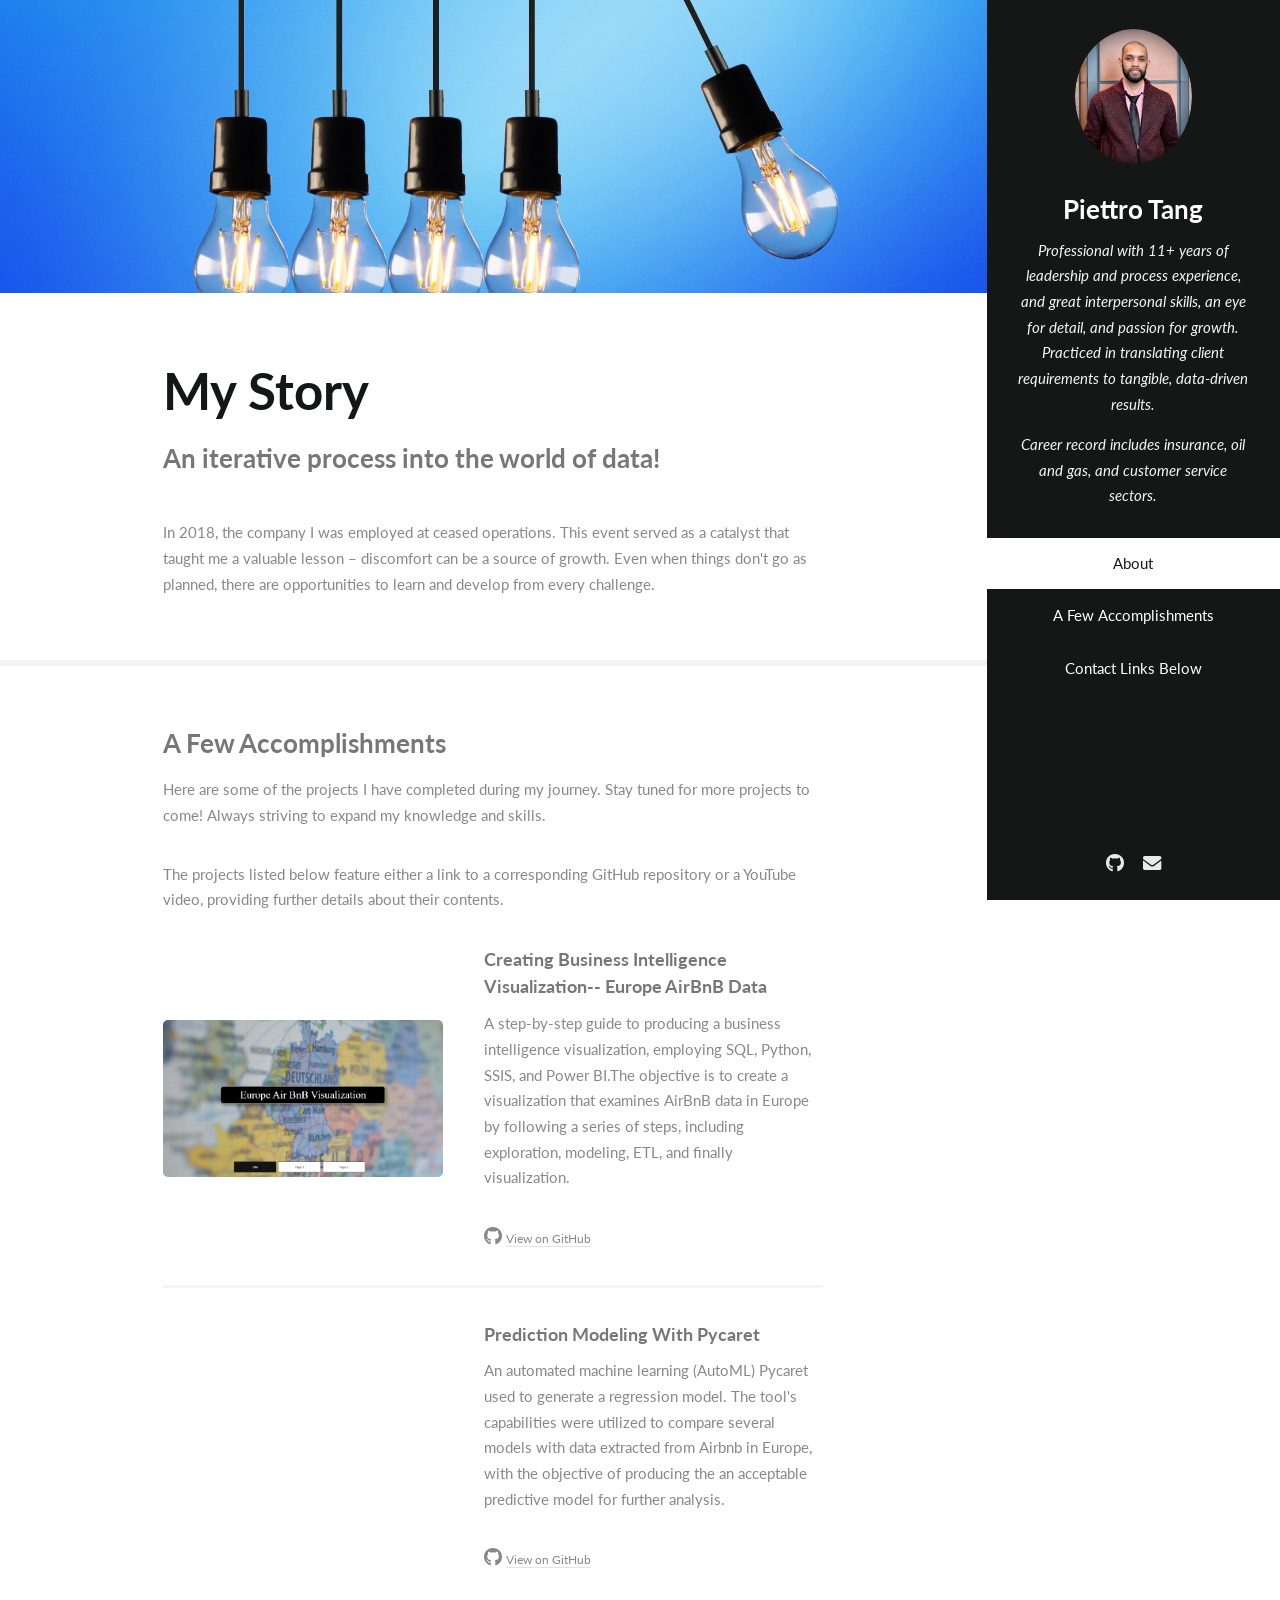
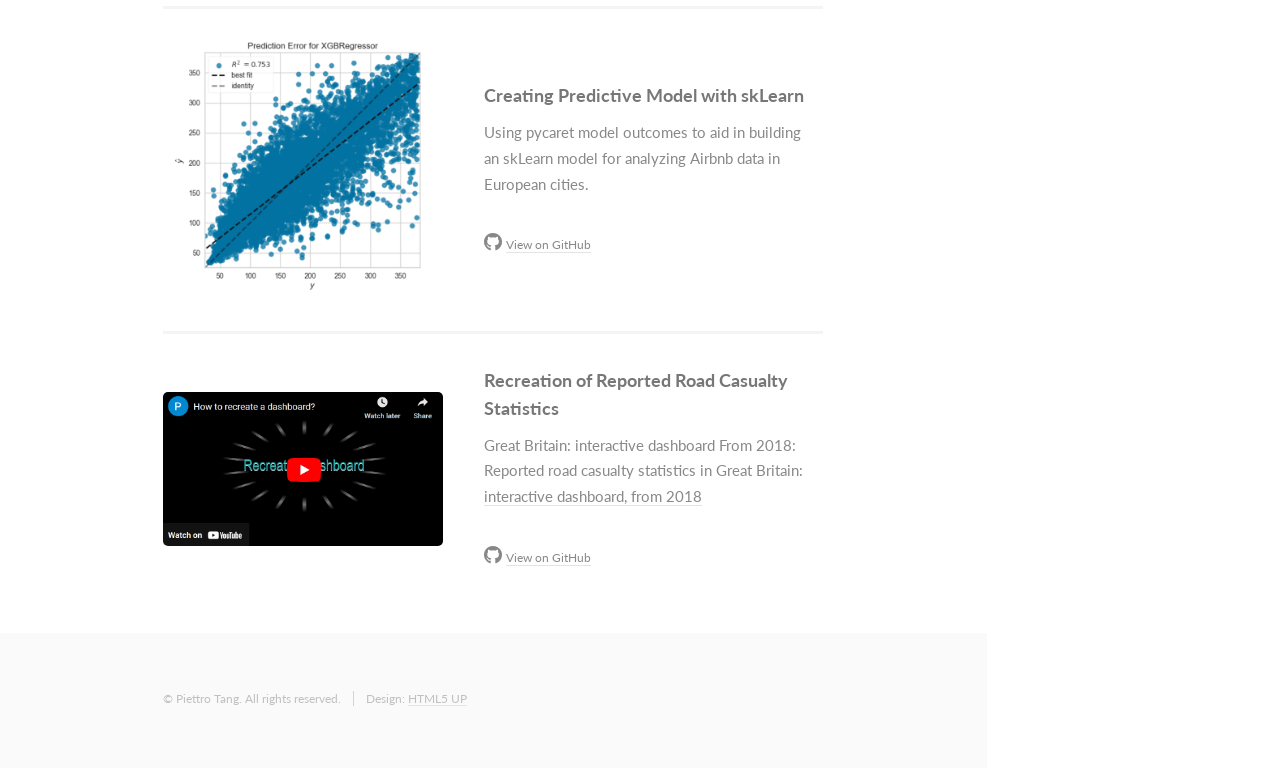
==== index.html @ 6a26051a "Update index.html" ====
<!DOCTYPE HTML>
<!--
	Read Only by HTML5 UP
	html5up.net | @ajlkn
	Free for personal and commercial use under the CCA 3.0 license (html5up.net/license)
-->
<html>
	<head>
		<title>Piettro's Portfolio</title>
		<meta charset="utf-8" />
		<meta name="viewport" content="width=device-width, initial-scale=1, user-scalable=no" />
		<link rel="stylesheet" href="assets/css/main.css" />
	</head>
	<body class="is-preload">

		<!-- Header -->
			<section id="header">
				<header>
					<span class="image avatar"><img src="images/Linkedin Profile.jpg" alt="" /></span>
					<h1 id="logo"><a href="#">Piettro Tang</a></h1>
					<p>Professional with 11+ years of leadership and process experience, and great interpersonal skills, an eye for detail, and passion for growth. Practiced in translating client requirements to tangible, data-driven results.<br />
					</p>
					<p>Career record includes insurance, oil and gas, and customer service sectors.</p>
				</header>
				<nav id="nav">
					<ul>
						<li><a href="#one" class="active">About</a></li>
						<li><a href="#three">A Few Accomplishments</a></li>
						<li><a href="#four">Contact Links Below</a></li>
					</ul>
				</nav>
				<footer>
					<ul class="icons">
						<li><a href="https://github.com/Piettro314" class="icon brands fa-github"><span class="label">Github</span></a></li>
						<li><a href="https://www.linkedin.com/in/piettro-tang/" class="icon solid fa-envelope"><span class="label">LinkedIn</span></a></li>
						
				</footer>
			</section>

		<!-- Wrapper -->
			<div id="wrapper">

				<!-- Main -->
					<div id="main">

						<!-- One -->
							<section id="one">
								<div class="image main" data-position="center">
									<img src="images/pexels-rodolfo-clix-1036936.jpg" alt="Photo by Rodolfo Clix: https://www.pexels.com/photo/five-bulb-lights-1036936/" />
								</div>
								<div class="container">
									<header class="major">
										<h2>My Story</h2>
										<p>An iterative process into the world of data!</p>
									</header>
									<p>In 2018, the company I was employed at ceased operations. This event served as a catalyst that taught me a valuable lesson – discomfort can be a source of growth. Even when things don't go as planned, there are opportunities to learn and develop from every challenge.</p>
								</div>
							</section>

						<!-- Three -->
							<section id="three">
								<div class="container">
									<h3>A Few Accomplishments</h3>
									<p>Here are some of the projects I have completed during my journey. Stay tuned for more projects to come! Always striving to expand my knowledge and skills.</p>
									<p>The projects listed below feature either a link to a corresponding GitHub repository or a YouTube video, providing further details about their contents.</p>
									<div class="features">
										<article>
											<a href="https://github.com/Piettro314/Data-Visualization--AirBnB-Europe" class="image"><img src="images/Cover.png" alt="" /></a>
											<div class="inner">
												<h4>Creating Business Intelligence Visualization-- Europe AirBnB Data</h4>
												</h4>
												<p>A step-by-step guide to producing a business intelligence visualization, employing SQL, Python, SSIS, and Power BI.The objective is to create a visualization that examines AirBnB data in Europe by following a series of steps, including exploration, modeling, ETL, and finally visualization.</p>
												<ul class="icons">
													<li><a href="https://github.com/Piettro314/Data-Visualization--AirBnB-Europe" class="icon brands fa-github"><span class="label">Github</span></a> <a href="https://github.com/Piettro314/Data-Visualization--AirBnB-Europe" style="font-size: 12px;">View on GitHub</a></li>
												</ul>
											</div>
										</article>
										<article>
											<a href="https://github.com/Piettro314/Prediction-with-Pycaret" class="image"><img src="images/Setup Options.gif" alt="" /></a>
											<div class="inner">
												<h4>Prediction Modeling With Pycaret</h4>
												<p>An automated machine learning (AutoML) Pycaret used to generate a regression model. The tool's capabilities were utilized to compare several models with data extracted from Airbnb in Europe, with the objective of producing the an acceptable predictive model for further analysis.</p>
												<ul class="icons">
													<li><a href="https://github.com/Piettro314/Data-Visualization--AirBnB-Europe" class="icon brands fa-github"><span class="label">Github</span></a> <a href="https://github.com/Piettro314/Data-Visualization--AirBnB-Europe" style="font-size: 12px;">View on GitHub</a></li>
												</ul>
											</div>
										</article>
										<article>
											<a href="https://github.com/Piettro314/Prediction-with-skLearn" class="image"><img src="images/Prediction Error.png" alt="" /></a>
											<div class="inner">
												<h4>Creating Predictive Model with skLearn</h4>
												<p>Using pycaret model outcomes to aid in building an skLearn model for analyzing Airbnb data in European cities.</p>
												<ul class="icons">
													<li><a href="https://github.com/Piettro314/Data-Visualization--AirBnB-Europe" class="icon brands fa-github"><span class="label">Github</span></a> <a href="https://github.com/Piettro314/Data-Visualization--AirBnB-Europe" style="font-size: 12px;">View on GitHub</a></li>
												</ul>
											</div>
										</article>										
										<article>
											<a href="https://youtu.be/V7XhZPL0mJc" class="image"><img src="images/Recreation Road Caualities.png" alt="" /></a>
											<div class="inner">
												<h4>Recreation of Reported Road Casualty Statistics</h4>
												<p>Great Britain: interactive dashboard From 2018: Reported road casualty statistics in Great Britain: <a href="https://maps.dft.gov.uk/road-casualties/index.html">interactive dashboard, from 2018</a></p>
												<ul class="icons">
													<li><a href="https://github.com/Piettro314/Data-Visualization--AirBnB-Europe" class="icon brands fa-github"><span class="label">Github</span></a> <a href="https://github.com/Piettro314/Data-Visualization--AirBnB-Europe" style="font-size: 12px;">View on GitHub</a></li>
												</ul>
											</div>
										</article>
									</div>
								</div>
							</section>

						<!-- Five -->
						<!--
							<section id="five">
								<div class="container">
									<h3>Elements</h3>

									<section>
										<h4>Text</h4>
										<p>This is <b>bold</b> and this is <strong>strong</strong>. This is <i>italic</i> and this is <em>emphasized</em>.
										This is <sup>superscript</sup> text and this is <sub>subscript</sub> text.
										This is <u>underlined</u> and this is code: <code>for (;;) { ... }</code>. Finally, <a href="#">this is a link</a>.</p>
										<hr />
										<header>
											<h4>Heading with a Subtitle</h4>
											<p>Lorem ipsum dolor sit amet nullam id egestas urna aliquam</p>
										</header>
										<p>Nunc lacinia ante nunc ac lobortis. Interdum adipiscing gravida odio porttitor sem non mi integer non faucibus ornare mi ut ante amet placerat aliquet. Volutpat eu sed ante lacinia sapien lorem accumsan varius montes viverra nibh in adipiscing blandit tempus accumsan.</p>
										<header>
											<h5>Heading with a Subtitle</h5>
											<p>Lorem ipsum dolor sit amet nullam id egestas urna aliquam</p>
										</header>
										<p>Nunc lacinia ante nunc ac lobortis. Interdum adipiscing gravida odio porttitor sem non mi integer non faucibus ornare mi ut ante amet placerat aliquet. Volutpat eu sed ante lacinia sapien lorem accumsan varius montes viverra nibh in adipiscing blandit tempus accumsan.</p>
										<hr />
										<h2>Heading Level 2</h2>
										<h3>Heading Level 3</h3>
										<h4>Heading Level 4</h4>
										<h5>Heading Level 5</h5>
										<h6>Heading Level 6</h6>
										<hr />
										<h5>Blockquote</h5>
										<blockquote>Fringilla nisl. Donec accumsan interdum nisi, quis tincidunt felis sagittis eget tempus euismod. Vestibulum ante ipsum primis in faucibus vestibulum. Blandit adipiscing eu felis iaculis volutpat ac adipiscing accumsan faucibus. Vestibulum ante ipsum primis in faucibus lorem ipsum dolor sit amet nullam adipiscing eu felis.</blockquote>
										<h5>Preformatted</h5>
										<pre><code>i = 0;

while (!deck.isInOrder()) {
    print 'Iteration ' + i;
    deck.shuffle();
    i++;
}

print 'It took ' + i + ' iterations to sort the deck.';</code></pre>
									</section>

									<section>
										<h4>Lists</h4>
										<div class="row">
											<div class="col-6 col-12-xsmall">
												<h5>Unordered</h5>
												<ul>
													<li>Dolor pulvinar etiam magna etiam.</li>
													<li>Sagittis adipiscing lorem eleifend.</li>
													<li>Felis enim feugiat dolore viverra.</li>
												</ul>
												<h5>Alternate</h5>
												<ul class="alt">
													<li>Dolor pulvinar etiam magna etiam.</li>
													<li>Sagittis adipiscing lorem eleifend.</li>
													<li>Felis enim feugiat dolore viverra.</li>
												</ul>
											</div>
											<div class="col-6 col-12-xsmall">
												<h5>Ordered</h5>
												<ol>
													<li>Dolor pulvinar etiam magna etiam.</li>
													<li>Etiam vel felis at lorem sed viverra.</li>
													<li>Felis enim feugiat dolore viverra.</li>
													<li>Dolor pulvinar etiam magna etiam.</li>
													<li>Etiam vel felis at lorem sed viverra.</li>
													<li>Felis enim feugiat dolore viverra.</li>
												</ol>
												<h5>Icons</h5>
												<ul class="icons">
													<li><a href="#" class="icon brands fa-twitter"><span class="label">Twitter</span></a></li>
													<li><a href="#" class="icon brands fa-facebook-f"><span class="label">Facebook</span></a></li>
													<li><a href="#" class="icon brands fa-instagram"><span class="label">Instagram</span></a></li>
													<li><a href="#" class="icon brands fa-github"><span class="label">Github</span></a></li>
													<li><a href="#" class="icon brands fa-dribbble"><span class="label">Dribbble</span></a></li>
													<li><a href="#" class="icon brands fa-tumblr"><span class="label">Tumblr</span></a></li>
												</ul>
											</div>
										</div>
										<h5>Actions</h5>
										<ul class="actions">
											<li><a href="#" class="button primary">Default</a></li>
											<li><a href="#" class="button">Default</a></li>
											<li><a href="#" class="button alt">Default</a></li>
										</ul>
										<ul class="actions small">
											<li><a href="#" class="button primary small">Small</a></li>
											<li><a href="#" class="button small">Small</a></li>
											<li><a href="#" class="button alt small">Small</a></li>
										</ul>
										<div class="row">
											<div class="col-3 col-6-medium col-12-xsmall">
												<ul class="actions stacked">
													<li><a href="#" class="button primary">Default</a></li>
													<li><a href="#" class="button">Default</a></li>
													<li><a href="#" class="button alt">Default</a></li>
												</ul>
											</div>
											<div class="col-3 col-6 col-12-xsmall">
												<ul class="actions stacked">
													<li><a href="#" class="button primary small">Small</a></li>
													<li><a href="#" class="button small">Small</a></li>
													<li><a href="#" class="button alt small">Small</a></li>
												</ul>
											</div>
											<div class="col-3 col-6-medium col-12-xsmall">
												<ul class="actions stacked">
													<li><a href="#" class="button primary fit">Default</a></li>
													<li><a href="#" class="button fit">Default</a></li>
													<li><a href="#" class="button alt fit">Default</a></li>
												</ul>
											</div>
											<div class="col-3 col-6-medium col-12-xsmall">
												<ul class="actions stacked">
													<li><a href="#" class="button primary small fit">Small</a></li>
													<li><a href="#" class="button small fit">Small</a></li>
													<li><a href="#" class="button alt small fit">Small</a></li>
												</ul>
											</div>
										</div>
									</section>

									<section>
										<h4>Table</h4>
										<h5>Default</h5>
										<div class="table-wrapper">
											<table>
												<thead>
													<tr>
														<th>Name</th>
														<th>Description</th>
														<th>Price</th>
													</tr>
												</thead>
												<tbody>
													<tr>
														<td>Item One</td>
														<td>Ante turpis integer aliquet porttitor.</td>
														<td>29.99</td>
													</tr>
													<tr>
														<td>Item Two</td>
														<td>Vis ac commodo adipiscing arcu aliquet.</td>
														<td>19.99</td>
													</tr>
													<tr>
														<td>Item Three</td>
														<td> Morbi faucibus arcu accumsan lorem.</td>
														<td>29.99</td>
													</tr>
													<tr>
														<td>Item Four</td>
														<td>Vitae integer tempus condimentum.</td>
														<td>19.99</td>
													</tr>
													<tr>
														<td>Item Five</td>
														<td>Ante turpis integer aliquet porttitor.</td>
														<td>29.99</td>
													</tr>
												</tbody>
												<tfoot>
													<tr>
														<td colspan="2"></td>
														<td>100.00</td>
													</tr>
												</tfoot>
											</table>
										</div>

										<h5>Alternate</h5>
										<div class="table-wrapper">
											<table class="alt">
												<thead>
													<tr>
														<th>Name</th>
														<th>Description</th>
														<th>Price</th>
													</tr>
												</thead>
												<tbody>
													<tr>
														<td>Item One</td>
														<td>Ante turpis integer aliquet porttitor.</td>
														<td>29.99</td>
													</tr>
													<tr>
														<td>Item Two</td>
														<td>Vis ac commodo adipiscing arcu aliquet.</td>
														<td>19.99</td>
													</tr>
													<tr>
														<td>Item Three</td>
														<td> Morbi faucibus arcu accumsan lorem.</td>
														<td>29.99</td>
													</tr>
													<tr>
														<td>Item Four</td>
														<td>Vitae integer tempus condimentum.</td>
														<td>19.99</td>
													</tr>
													<tr>
														<td>Item Five</td>
														<td>Ante turpis integer aliquet porttitor.</td>
														<td>29.99</td>
													</tr>
												</tbody>
												<tfoot>
													<tr>
														<td colspan="2"></td>
														<td>100.00</td>
													</tr>
												</tfoot>
											</table>
										</div>
									</section>

									<section>
										<h4>Buttons</h4>
										<ul class="actions">
											<li><a href="#" class="button primary">Primary</a></li>
											<li><a href="#" class="button">Default</a></li>
											<li><a href="#" class="button alt">Alternate</a></li>
										</ul>
										<ul class="actions">
											<li><a href="#" class="button primary large">Large</a></li>
											<li><a href="#" class="button">Default</a></li>
											<li><a href="#" class="button alt small">Small</a></li>
										</ul>
										<ul class="actions fit">
											<li><a href="#" class="button primary fit">Fit</a></li>
											<li><a href="#" class="button fit">Fit</a></li>
											<li><a href="#" class="button alt fit">Fit</a></li>
										</ul>
										<ul class="actions fit small">
											<li><a href="#" class="button primary fit small">Fit + Small</a></li>
											<li><a href="#" class="button fit small">Fit + Small</a></li>
											<li><a href="#" class="button alt fit small">Fit + Small</a></li>
										</ul>
										<ul class="actions">
											<li><a href="#" class="button primary icon solid fa-download">Icon</a></li>
											<li><a href="#" class="button icon solid fa-download">Icon</a></li>
											<li><a href="#" class="button alt icon solid fa-check">Icon</a></li>
										</ul>
										<ul class="actions">
											<li><span class="button primary disabled">Primary</span></li>
											<li><span class="button disabled">Default</span></li>
											<li><span class="button alt disabled">Alternate</span></li>
										</ul>
									</section>

									<section>
										<h4>Form</h4>
										<form method="post" action="#">
											<div class="row gtr-uniform">
												<div class="col-6 col-12-xsmall">
													<input type="text" name="demo-name" id="demo-name" value="" placeholder="Name" />
												</div>
												<div class="col-6 col-12-xsmall">
													<input type="email" name="demo-email" id="demo-email" value="" placeholder="Email" />
												</div>
												<div class="col-12">
													<select name="demo-category" id="demo-category">
														<option value="">- Category -</option>
														<option value="1">Manufacturing</option>
														<option value="1">Shipping</option>
														<option value="1">Administration</option>
														<option value="1">Human Resources</option>
													</select>
												</div>
												<div class="col-4 col-12-medium">
													<input type="radio" id="demo-priority-low" name="demo-priority" checked>
													<label for="demo-priority-low">Low Priority</label>
												</div>
												<div class="col-4 col-12-medium">
													<input type="radio" id="demo-priority-normal" name="demo-priority">
													<label for="demo-priority-normal">Normal Priority</label>
												</div>
												<div class="col-4 col-12-medium">
													<input type="radio" id="demo-priority-high" name="demo-priority">
													<label for="demo-priority-high">High Priority</label>
												</div>
												<div class="col-6 col-12-medium">
													<input type="checkbox" id="demo-copy" name="demo-copy">
													<label for="demo-copy">Email me a copy of this message</label>
												</div>
												<div class="col-6 col-12-medium">
													<input type="checkbox" id="demo-human" name="demo-human" checked>
													<label for="demo-human">I am a human and not a robot</label>
												</div>
												<div class="col-12">
													<textarea name="demo-message" id="demo-message" placeholder="Enter your message" rows="6"></textarea>
												</div>
												<div class="col-12">
													<ul class="actions">
														<li><input type="submit" value="Send Message" /></li>
														<li><input type="reset" value="Reset" class="alt" /></li>
													</ul>
												</div>
											</div>
										</form>
									</section>

									<section>
										<h4>Image</h4>
										<h5>Fit</h5>
										<span class="image fit"><img src="images/banner.jpg" alt="" /></span>
										<div class="box alt">
											<div class="row gtr-50 gtr-uniform">
												<div class="col-4"><span class="image fit"><img src="images/pic01.jpg" alt="" /></span></div>
												<div class="col-4"><span class="image fit"><img src="images/pic02.jpg" alt="" /></span></div>
												<div class="col-4"><span class="image fit"><img src="images/pic03.jpg" alt="" /></span></div>
												<div class="col-4"><span class="image fit"><img src="images/pic02.jpg" alt="" /></span></div>
												<div class="col-4"><span class="image fit"><img src="images/pic03.jpg" alt="" /></span></div>
												<div class="col-4"><span class="image fit"><img src="images/pic01.jpg" alt="" /></span></div>
												<div class="col-4"><span class="image fit"><img src="images/pic03.jpg" alt="" /></span></div>
												<div class="col-4"><span class="image fit"><img src="images/pic01.jpg" alt="" /></span></div>
												<div class="col-4"><span class="image fit"><img src="images/pic02.jpg" alt="" /></span></div>
											</div>
										</div>
										<h5>Left &amp; Right</h5>
										<p><span class="image left"><img src="images/avatar.jpg" alt="" /></span>Fringilla nisl. Donec accumsan interdum nisi, quis tincidunt felis sagittis eget. tempus euismod. Vestibulum ante ipsum primis in faucibus vestibulum. Blandit adipiscing eu felis iaculis volutpat ac adipiscing accumsan eu faucibus. Integer ac pellentesque praesent tincidunt felis sagittis eget. tempus euismod. Vestibulum ante ipsum primis in faucibus vestibulum. Blandit adipiscing eu felis iaculis volutpat ac adipiscing accumsan eu faucibus. Integer ac pellentesque praesent. Donec accumsan interdum nisi, quis tincidunt felis sagittis eget. tempus euismod. Vestibulum ante ipsum primis in faucibus vestibulum. Blandit adipiscing eu felis iaculis volutpat ac adipiscing accumsan eu faucibus. Integer ac pellentesque praesent tincidunt felis sagittis eget. tempus euismod. Vestibulum ante ipsum primis in faucibus vestibulum. Blandit adipiscing eu felis iaculis volutpat ac adipiscing accumsan eu faucibus. Integer ac pellentesque praesent.</p>
										<p><span class="image right"><img src="images/avatar.jpg" alt="" /></span>Fringilla nisl. Donec accumsan interdum nisi, quis tincidunt felis sagittis eget. tempus euismod. Vestibulum ante ipsum primis in faucibus vestibulum. Blandit adipiscing eu felis iaculis volutpat ac adipiscing accumsan eu faucibus. Integer ac pellentesque praesent tincidunt felis sagittis eget. tempus euismod. Vestibulum ante ipsum primis in faucibus vestibulum. Blandit adipiscing eu felis iaculis volutpat ac adipiscing accumsan eu faucibus. Integer ac pellentesque praesent. Donec accumsan interdum nisi, quis tincidunt felis sagittis eget. tempus euismod. Vestibulum ante ipsum primis in faucibus vestibulum. Blandit adipiscing eu felis iaculis volutpat ac adipiscing accumsan eu faucibus. Integer ac pellentesque praesent tincidunt felis sagittis eget. tempus euismod. Vestibulum ante ipsum primis in faucibus vestibulum. Blandit adipiscing eu felis iaculis volutpat ac adipiscing accumsan eu faucibus. Integer ac pellentesque praesent.</p>
									</section>

								</div>
							</section>
						-->

					</div>

				<!-- Footer -->
					<section id="footer">
						<div class="container">
							<ul class="copyright">
								<li>&copy; Piettro Tang. All rights reserved.</li><li>Design: <a href="http://html5up.net">HTML5 UP</a></li>
							</ul>
						</div>
					</section>

			</div>

		<!-- Scripts -->
			<script src="assets/js/jquery.min.js"></script>
			<script src="assets/js/jquery.scrollex.min.js"></script>
			<script src="assets/js/jquery.scrolly.min.js"></script>
			<script src="assets/js/browser.min.js"></script>
			<script src="assets/js/breakpoints.min.js"></script>
			<script src="assets/js/util.js"></script>
			<script src="assets/js/main.js"></script>

	</body>
</html>
---- assets/css/main.css ----
@import url("fontawesome-all.min.css");
@import url("https://fonts.googleapis.com/css?family=Lato:400,400italic,700,700italic|Source+Code+Pro:400");

/*
	Read Only by HTML5 UP
	html5up.net | @ajlkn
	Free for personal and commercial use under the CCA 3.0 license (html5up.net/license)
*/

html, body, div, span, applet, object,
iframe, h1, h2, h3, h4, h5, h6, p, blockquote,
pre, a, abbr, acronym, address, big, cite,
code, del, dfn, em, img, ins, kbd, q, s, samp,
small, strike, strong, sub, sup, tt, var, b,
u, i, center, dl, dt, dd, ol, ul, li, fieldset,
form, label, legend, table, caption, tbody,
tfoot, thead, tr, th, td, article, aside,
canvas, details, embed, figure, figcaption,
footer, header, hgroup, menu, nav, output, ruby,
section, summary, time, mark, audio, video {
	margin: 0;
	padding: 0;
	border: 0;
	font-size: 100%;
	font: inherit;
	vertical-align: baseline;}

article, aside, details, figcaption, figure,
footer, header, hgroup, menu, nav, section {
	display: block;}

body {
	line-height: 1;
}

ol, ul {
	list-style: none;
}

blockquote, q {
	quotes: none;
}

	blockquote:before, blockquote:after, q:before, q:after {
		content: '';
		content: none;
	}

table {
	border-collapse: collapse;
	border-spacing: 0;
}

body {
	-webkit-text-size-adjust: none;
}

mark {
	background-color: transparent;
	color: inherit;
}

input::-moz-focus-inner {
	border: 0;
	padding: 0;
}

input, select, textarea {
	-moz-appearance: none;
	-webkit-appearance: none;
	-ms-appearance: none;
	appearance: none;
}

/* Basic */

	html {
		box-sizing: border-box;
	}

	*, *:before, *:after {
		box-sizing: inherit;
	}

	body {
		background: #fff;
	}

		body.is-preload *, body.is-preload *:before, body.is-preload *:after {
			-moz-animation: none !important;
			-webkit-animation: none !important;
			-ms-animation: none !important;
			animation: none !important;
			-moz-transition: none !important;
			-webkit-transition: none !important;
			-ms-transition: none !important;
			transition: none !important;
		}

	body, input, select, textarea {
		color: #888;
		font-family: "Lato", sans-serif;
		font-size: 16pt;
		font-weight: 400;
		line-height: 1.75em;
	}

	a {
		-moz-transition: color 0.2s ease-in-out, border-color 0.2s ease-in-out;
		-webkit-transition: color 0.2s ease-in-out, border-color 0.2s ease-in-out;
		-ms-transition: color 0.2s ease-in-out, border-color 0.2s ease-in-out;
		transition: color 0.2s ease-in-out, border-color 0.2s ease-in-out;
		border-bottom: solid 1px #e4e4e4;
		color: inherit;
		text-decoration: none;
	}

		a:hover {
			border-bottom-color: transparent;
			color: #151616 !important;
		}

	strong, b {
		color: #777;
		font-weight: 700;
	}

	em, i {
		font-style: italic;
	}

	p {
		margin: 0 0 2.25em 0;
	}

	h1, h2, h3, h4, h5, h6 {
		color: #777;
		font-weight: 700;
		line-height: 1em;
		margin: 0 0 0.5625em 0;
	}

		h1 a, h2 a, h3 a, h4 a, h5 a, h6 a {
			border: 0;
			color: inherit;
			text-decoration: none;
		}

	h2 {
		font-size: 2em;
		line-height: 1.5em;
	}

	h3 {
		font-size: 1.75em;
		line-height: 1.5em;
	}

	h4 {
		font-size: 1.25em;
		line-height: 1.5em;
	}

	h5 {
		font-size: 0.9em;
		line-height: 1.5em;
	}

	h6 {
		font-size: 0.7em;
		line-height: 1.5em;
	}

	sub {
		font-size: 0.8em;
		position: relative;
		top: 0.5em;
	}

	sup {
		font-size: 0.8em;
		position: relative;
		top: -0.5em;
	}

	hr {
		border: 0;
		border-bottom: solid 2px #f4f4f4;
		margin: 2.25em 0;
	}

		hr.major {
			margin: 3.375em 0;
		}

	blockquote {
		border-left: solid 8px #e4e4e4;
		font-style: italic;
		margin: 0 0 2.25em 0;
		padding: 0.5em 0 0.5em 2em;
	}

	code {
		background: #555;
		border-radius: 5px;
		color: #fff;
		font-family: "Source Code Pro", monospace;
		font-size: 0.9em;
		margin: 0 0.25em;
		padding: 0.25em 0.65em;
	}

	pre {
		font-family: "Source Code Pro", monospace;
		font-size: 0.9em;
		margin: 0 0 2.25em 0;
	}

		pre code {
			-webkit-overflow-scrolling: touch;
			display: block;
			line-height: 1.5em;
			overflow-x: auto;
			padding: 1em 1.5em;
		}

	.align-left {
		text-align: left;
	}

	.align-center {
		text-align: center;
	}

	.align-right {
		text-align: right;
	}

/* Row */

	.row {
		display: flex;
		flex-wrap: wrap;
		box-sizing: border-box;
		align-items: stretch;
	}

		.row > * {
			box-sizing: border-box;
		}

		.row.gtr-uniform > * > :last-child {
			margin-bottom: 0;
		}

		.row.aln-left {
			justify-content: flex-start;
		}

		.row.aln-center {
			justify-content: center;
		}

		.row.aln-right {
			justify-content: flex-end;
		}

		.row.aln-top {
			align-items: flex-start;
		}

		.row.aln-middle {
			align-items: center;
		}

		.row.aln-bottom {
			align-items: flex-end;
		}

		.row > .imp {
			order: -1;
		}

		.row > .col-1 {
			width: 8.33333%;
		}

		.row > .off-1 {
			margin-left: 8.33333%;
		}

		.row > .col-2 {
			width: 16.66667%;
		}

		.row > .off-2 {
			margin-left: 16.66667%;
		}

		.row > .col-3 {
			width: 25%;
		}

		.row > .off-3 {
			margin-left: 25%;
		}

		.row > .col-4 {
			width: 33.33333%;
		}

		.row > .off-4 {
			margin-left: 33.33333%;
		}

		.row > .col-5 {
			width: 41.66667%;
		}

		.row > .off-5 {
			margin-left: 41.66667%;
		}

		.row > .col-6 {
			width: 50%;
		}

		.row > .off-6 {
			margin-left: 50%;
		}

		.row > .col-7 {
			width: 58.33333%;
		}

		.row > .off-7 {
			margin-left: 58.33333%;
		}

		.row > .col-8 {
			width: 66.66667%;
		}

		.row > .off-8 {
			margin-left: 66.66667%;
		}

		.row > .col-9 {
			width: 75%;
		}

		.row > .off-9 {
			margin-left: 75%;
		}

		.row > .col-10 {
			width: 83.33333%;
		}

		.row > .off-10 {
			margin-left: 83.33333%;
		}

		.row > .col-11 {
			width: 91.66667%;
		}

		.row > .off-11 {
			margin-left: 91.66667%;
		}

		.row > .col-12 {
			width: 100%;
		}

		.row > .off-12 {
			margin-left: 100%;
		}

		.row.gtr-0 {
			margin-top: 0;
			margin-left: 0em;
		}

			.row.gtr-0 > * {
				padding: 0 0 0 0em;
			}

			.row.gtr-0.gtr-uniform {
				margin-top: 0em;
			}

				.row.gtr-0.gtr-uniform > * {
					padding-top: 0em;
				}

		.row.gtr-25 {
			margin-top: 0;
			margin-left: -0.5em;
		}

			.row.gtr-25 > * {
				padding: 0 0 0 0.5em;
			}

			.row.gtr-25.gtr-uniform {
				margin-top: -0.5em;
			}

				.row.gtr-25.gtr-uniform > * {
					padding-top: 0.5em;
				}

		.row.gtr-50 {
			margin-top: 0;
			margin-left: -1em;
		}

			.row.gtr-50 > * {
				padding: 0 0 0 1em;
			}

			.row.gtr-50.gtr-uniform {
				margin-top: -1em;
			}

				.row.gtr-50.gtr-uniform > * {
					padding-top: 1em;
				}

		.row {
			margin-top: 0;
			margin-left: -2em;
		}

			.row > * {
				padding: 0 0 0 2em;
			}

			.row.gtr-uniform {
				margin-top: -2em;
			}

				.row.gtr-uniform > * {
					padding-top: 2em;
				}

		.row.gtr-150 {
			margin-top: 0;
			margin-left: -3em;
		}

			.row.gtr-150 > * {
				padding: 0 0 0 3em;
			}

			.row.gtr-150.gtr-uniform {
				margin-top: -3em;
			}

				.row.gtr-150.gtr-uniform > * {
					padding-top: 3em;
				}

		.row.gtr-200 {
			margin-top: 0;
			margin-left: -4em;
		}

			.row.gtr-200 > * {
				padding: 0 0 0 4em;
			}

			.row.gtr-200.gtr-uniform {
				margin-top: -4em;
			}

				.row.gtr-200.gtr-uniform > * {
					padding-top: 4em;
				}

		@media screen and (max-width: 1680px) {

			.row {
				display: flex;
				flex-wrap: wrap;
				box-sizing: border-box;
				align-items: stretch;
			}

				.row > * {
					box-sizing: border-box;
				}

				.row.gtr-uniform > * > :last-child {
					margin-bottom: 0;
				}

				.row.aln-left {
					justify-content: flex-start;
				}

				.row.aln-center {
					justify-content: center;
				}

				.row.aln-right {
					justify-content: flex-end;
				}

				.row.aln-top {
					align-items: flex-start;
				}

				.row.aln-middle {
					align-items: center;
				}

				.row.aln-bottom {
					align-items: flex-end;
				}

				.row > .imp-xlarge {
					order: -1;
				}

				.row > .col-1-xlarge {
					width: 8.33333%;
				}

				.row > .off-1-xlarge {
					margin-left: 8.33333%;
				}

				.row > .col-2-xlarge {
					width: 16.66667%;
				}

				.row > .off-2-xlarge {
					margin-left: 16.66667%;
				}

				.row > .col-3-xlarge {
					width: 25%;
				}

				.row > .off-3-xlarge {
					margin-left: 25%;
				}

				.row > .col-4-xlarge {
					width: 33.33333%;
				}

				.row > .off-4-xlarge {
					margin-left: 33.33333%;
				}

				.row > .col-5-xlarge {
					width: 41.66667%;
				}

				.row > .off-5-xlarge {
					margin-left: 41.66667%;
				}

				.row > .col-6-xlarge {
					width: 50%;
				}

				.row > .off-6-xlarge {
					margin-left: 50%;
				}

				.row > .col-7-xlarge {
					width: 58.33333%;
				}

				.row > .off-7-xlarge {
					margin-left: 58.33333%;
				}

				.row > .col-8-xlarge {
					width: 66.66667%;
				}

				.row > .off-8-xlarge {
					margin-left: 66.66667%;
				}

				.row > .col-9-xlarge {
					width: 75%;
				}

				.row > .off-9-xlarge {
					margin-left: 75%;
				}

				.row > .col-10-xlarge {
					width: 83.33333%;
				}

				.row > .off-10-xlarge {
					margin-left: 83.33333%;
				}

				.row > .col-11-xlarge {
					width: 91.66667%;
				}

				.row > .off-11-xlarge {
					margin-left: 91.66667%;
				}

				.row > .col-12-xlarge {
					width: 100%;
				}

				.row > .off-12-xlarge {
					margin-left: 100%;
				}

				.row.gtr-0 {
					margin-top: 0;
					margin-left: 0em;
				}

					.row.gtr-0 > * {
						padding: 0 0 0 0em;
					}

					.row.gtr-0.gtr-uniform {
						margin-top: 0em;
					}

						.row.gtr-0.gtr-uniform > * {
							padding-top: 0em;
						}

				.row.gtr-25 {
					margin-top: 0;
					margin-left: -0.5em;
				}

					.row.gtr-25 > * {
						padding: 0 0 0 0.5em;
					}

					.row.gtr-25.gtr-uniform {
						margin-top: -0.5em;
					}

						.row.gtr-25.gtr-uniform > * {
							padding-top: 0.5em;
						}

				.row.gtr-50 {
					margin-top: 0;
					margin-left: -1em;
				}

					.row.gtr-50 > * {
						padding: 0 0 0 1em;
					}

					.row.gtr-50.gtr-uniform {
						margin-top: -1em;
					}

						.row.gtr-50.gtr-uniform > * {
							padding-top: 1em;
						}

				.row {
					margin-top: 0;
					margin-left: -2em;
				}

					.row > * {
						padding: 0 0 0 2em;
					}

					.row.gtr-uniform {
						margin-top: -2em;
					}

						.row.gtr-uniform > * {
							padding-top: 2em;
						}

				.row.gtr-150 {
					margin-top: 0;
					margin-left: -3em;
				}

					.row.gtr-150 > * {
						padding: 0 0 0 3em;
					}

					.row.gtr-150.gtr-uniform {
						margin-top: -3em;
					}

						.row.gtr-150.gtr-uniform > * {
							padding-top: 3em;
						}

				.row.gtr-200 {
					margin-top: 0;
					margin-left: -4em;
				}

					.row.gtr-200 > * {
						padding: 0 0 0 4em;
					}

					.row.gtr-200.gtr-uniform {
						margin-top: -4em;
					}

						.row.gtr-200.gtr-uniform > * {
							padding-top: 4em;
						}

		}

		@media screen and (max-width: 1280px) {

			.row {
				display: flex;
				flex-wrap: wrap;
				box-sizing: border-box;
				align-items: stretch;
			}

				.row > * {
					box-sizing: border-box;
				}

				.row.gtr-uniform > * > :last-child {
					margin-bottom: 0;
				}

				.row.aln-left {
					justify-content: flex-start;
				}

				.row.aln-center {
					justify-content: center;
				}

				.row.aln-right {
					justify-content: flex-end;
				}

				.row.aln-top {
					align-items: flex-start;
				}

				.row.aln-middle {
					align-items: center;
				}

				.row.aln-bottom {
					align-items: flex-end;
				}

				.row > .imp-large {
					order: -1;
				}

				.row > .col-1-large {
					width: 8.33333%;
				}

				.row > .off-1-large {
					margin-left: 8.33333%;
				}

				.row > .col-2-large {
					width: 16.66667%;
				}

				.row > .off-2-large {
					margin-left: 16.66667%;
				}

				.row > .col-3-large {
					width: 25%;
				}

				.row > .off-3-large {
					margin-left: 25%;
				}

				.row > .col-4-large {
					width: 33.33333%;
				}

				.row > .off-4-large {
					margin-left: 33.33333%;
				}

				.row > .col-5-large {
					width: 41.66667%;
				}

				.row > .off-5-large {
					margin-left: 41.66667%;
				}

				.row > .col-6-large {
					width: 50%;
				}

				.row > .off-6-large {
					margin-left: 50%;
				}

				.row > .col-7-large {
					width: 58.33333%;
				}

				.row > .off-7-large {
					margin-left: 58.33333%;
				}

				.row > .col-8-large {
					width: 66.66667%;
				}

				.row > .off-8-large {
					margin-left: 66.66667%;
				}

				.row > .col-9-large {
					width: 75%;
				}

				.row > .off-9-large {
					margin-left: 75%;
				}

				.row > .col-10-large {
					width: 83.33333%;
				}

				.row > .off-10-large {
					margin-left: 83.33333%;
				}

				.row > .col-11-large {
					width: 91.66667%;
				}

				.row > .off-11-large {
					margin-left: 91.66667%;
				}

				.row > .col-12-large {
					width: 100%;
				}

				.row > .off-12-large {
					margin-left: 100%;
				}

				.row.gtr-0 {
					margin-top: 0;
					margin-left: 0em;
				}

					.row.gtr-0 > * {
						padding: 0 0 0 0em;
					}

					.row.gtr-0.gtr-uniform {
						margin-top: 0em;
					}

						.row.gtr-0.gtr-uniform > * {
							padding-top: 0em;
						}

				.row.gtr-25 {
					margin-top: 0;
					margin-left: -0.375em;
				}

					.row.gtr-25 > * {
						padding: 0 0 0 0.375em;
					}

					.row.gtr-25.gtr-uniform {
						margin-top: -0.375em;
					}

						.row.gtr-25.gtr-uniform > * {
							padding-top: 0.375em;
						}

				.row.gtr-50 {
					margin-top: 0;
					margin-left: -0.75em;
				}

					.row.gtr-50 > * {
						padding: 0 0 0 0.75em;
					}

					.row.gtr-50.gtr-uniform {
						margin-top: -0.75em;
					}

						.row.gtr-50.gtr-uniform > * {
							padding-top: 0.75em;
						}

				.row {
					margin-top: 0;
					margin-left: -1.5em;
				}

					.row > * {
						padding: 0 0 0 1.5em;
					}

					.row.gtr-uniform {
						margin-top: -1.5em;
					}

						.row.gtr-uniform > * {
							padding-top: 1.5em;
						}

				.row.gtr-150 {
					margin-top: 0;
					margin-left: -2.25em;
				}

					.row.gtr-150 > * {
						padding: 0 0 0 2.25em;
					}

					.row.gtr-150.gtr-uniform {
						margin-top: -2.25em;
					}

						.row.gtr-150.gtr-uniform > * {
							padding-top: 2.25em;
						}

				.row.gtr-200 {
					margin-top: 0;
					margin-left: -3em;
				}

					.row.gtr-200 > * {
						padding: 0 0 0 3em;
					}

					.row.gtr-200.gtr-uniform {
						margin-top: -3em;
					}

						.row.gtr-200.gtr-uniform > * {
							padding-top: 3em;
						}

		}

		@media screen and (max-width: 1024px) {

			.row {
				display: flex;
				flex-wrap: wrap;
				box-sizing: border-box;
				align-items: stretch;
			}

				.row > * {
					box-sizing: border-box;
				}

				.row.gtr-uniform > * > :last-child {
					margin-bottom: 0;
				}

				.row.aln-left {
					justify-content: flex-start;
				}

				.row.aln-center {
					justify-content: center;
				}

				.row.aln-right {
					justify-content: flex-end;
				}

				.row.aln-top {
					align-items: flex-start;
				}

				.row.aln-middle {
					align-items: center;
				}

				.row.aln-bottom {
					align-items: flex-end;
				}

				.row > .imp-medium {
					order: -1;
				}

				.row > .col-1-medium {
					width: 8.33333%;
				}

				.row > .off-1-medium {
					margin-left: 8.33333%;
				}

				.row > .col-2-medium {
					width: 16.66667%;
				}

				.row > .off-2-medium {
					margin-left: 16.66667%;
				}

				.row > .col-3-medium {
					width: 25%;
				}

				.row > .off-3-medium {
					margin-left: 25%;
				}

				.row > .col-4-medium {
					width: 33.33333%;
				}

				.row > .off-4-medium {
					margin-left: 33.33333%;
				}

				.row > .col-5-medium {
					width: 41.66667%;
				}

				.row > .off-5-medium {
					margin-left: 41.66667%;
				}

				.row > .col-6-medium {
					width: 50%;
				}

				.row > .off-6-medium {
					margin-left: 50%;
				}

				.row > .col-7-medium {
					width: 58.33333%;
				}

				.row > .off-7-medium {
					margin-left: 58.33333%;
				}

				.row > .col-8-medium {
					width: 66.66667%;
				}

				.row > .off-8-medium {
					margin-left: 66.66667%;
				}

				.row > .col-9-medium {
					width: 75%;
				}

				.row > .off-9-medium {
					margin-left: 75%;
				}

				.row > .col-10-medium {
					width: 83.33333%;
				}

				.row > .off-10-medium {
					margin-left: 83.33333%;
				}

				.row > .col-11-medium {
					width: 91.66667%;
				}

				.row > .off-11-medium {
					margin-left: 91.66667%;
				}

				.row > .col-12-medium {
					width: 100%;
				}

				.row > .off-12-medium {
					margin-left: 100%;
				}

				.row.gtr-0 {
					margin-top: 0;
					margin-left: 0em;
				}

					.row.gtr-0 > * {
						padding: 0 0 0 0em;
					}

					.row.gtr-0.gtr-uniform {
						margin-top: 0em;
					}

						.row.gtr-0.gtr-uniform > * {
							padding-top: 0em;
						}

				.row.gtr-25 {
					margin-top: 0;
					margin-left: -0.375em;
				}

					.row.gtr-25 > * {
						padding: 0 0 0 0.375em;
					}

					.row.gtr-25.gtr-uniform {
						margin-top: -0.375em;
					}

						.row.gtr-25.gtr-uniform > * {
							padding-top: 0.375em;
						}

				.row.gtr-50 {
					margin-top: 0;
					margin-left: -0.75em;
				}

					.row.gtr-50 > * {
						padding: 0 0 0 0.75em;
					}

					.row.gtr-50.gtr-uniform {
						margin-top: -0.75em;
					}

						.row.gtr-50.gtr-uniform > * {
							padding-top: 0.75em;
						}

				.row {
					margin-top: 0;
					margin-left: -1.5em;
				}

					.row > * {
						padding: 0 0 0 1.5em;
					}

					.row.gtr-uniform {
						margin-top: -1.5em;
					}

						.row.gtr-uniform > * {
							padding-top: 1.5em;
						}

				.row.gtr-150 {
					margin-top: 0;
					margin-left: -2.25em;
				}

					.row.gtr-150 > * {
						padding: 0 0 0 2.25em;
					}

					.row.gtr-150.gtr-uniform {
						margin-top: -2.25em;
					}

						.row.gtr-150.gtr-uniform > * {
							padding-top: 2.25em;
						}

				.row.gtr-200 {
					margin-top: 0;
					margin-left: -3em;
				}

					.row.gtr-200 > * {
						padding: 0 0 0 3em;
					}

					.row.gtr-200.gtr-uniform {
						margin-top: -3em;
					}

						.row.gtr-200.gtr-uniform > * {
							padding-top: 3em;
						}

		}

		@media screen and (max-width: 736px) {

			.row {
				display: flex;
				flex-wrap: wrap;
				box-sizing: border-box;
				align-items: stretch;
			}

				.row > * {
					box-sizing: border-box;
				}

				.row.gtr-uniform > * > :last-child {
					margin-bottom: 0;
				}

				.row.aln-left {
					justify-content: flex-start;
				}

				.row.aln-center {
					justify-content: center;
				}

				.row.aln-right {
					justify-content: flex-end;
				}

				.row.aln-top {
					align-items: flex-start;
				}

				.row.aln-middle {
					align-items: center;
				}

				.row.aln-bottom {
					align-items: flex-end;
				}

				.row > .imp-small {
					order: -1;
				}

				.row > .col-1-small {
					width: 8.33333%;
				}

				.row > .off-1-small {
					margin-left: 8.33333%;
				}

				.row > .col-2-small {
					width: 16.66667%;
				}

				.row > .off-2-small {
					margin-left: 16.66667%;
				}

				.row > .col-3-small {
					width: 25%;
				}

				.row > .off-3-small {
					margin-left: 25%;
				}

				.row > .col-4-small {
					width: 33.33333%;
				}

				.row > .off-4-small {
					margin-left: 33.33333%;
				}

				.row > .col-5-small {
					width: 41.66667%;
				}

				.row > .off-5-small {
					margin-left: 41.66667%;
				}

				.row > .col-6-small {
					width: 50%;
				}

				.row > .off-6-small {
					margin-left: 50%;
				}

				.row > .col-7-small {
					width: 58.33333%;
				}

				.row > .off-7-small {
					margin-left: 58.33333%;
				}

				.row > .col-8-small {
					width: 66.66667%;
				}

				.row > .off-8-small {
					margin-left: 66.66667%;
				}

				.row > .col-9-small {
					width: 75%;
				}

				.row > .off-9-small {
					margin-left: 75%;
				}

				.row > .col-10-small {
					width: 83.33333%;
				}

				.row > .off-10-small {
					margin-left: 83.33333%;
				}

				.row > .col-11-small {
					width: 91.66667%;
				}

				.row > .off-11-small {
					margin-left: 91.66667%;
				}

				.row > .col-12-small {
					width: 100%;
				}

				.row > .off-12-small {
					margin-left: 100%;
				}

				.row.gtr-0 {
					margin-top: 0;
					margin-left: 0em;
				}

					.row.gtr-0 > * {
						padding: 0 0 0 0em;
					}

					.row.gtr-0.gtr-uniform {
						margin-top: 0em;
					}

						.row.gtr-0.gtr-uniform > * {
							padding-top: 0em;
						}

				.row.gtr-25 {
					margin-top: 0;
					margin-left: -0.3125em;
				}

					.row.gtr-25 > * {
						padding: 0 0 0 0.3125em;
					}

					.row.gtr-25.gtr-uniform {
						margin-top: -0.3125em;
					}

						.row.gtr-25.gtr-uniform > * {
							padding-top: 0.3125em;
						}

				.row.gtr-50 {
					margin-top: 0;
					margin-left: -0.625em;
				}

					.row.gtr-50 > * {
						padding: 0 0 0 0.625em;
					}

					.row.gtr-50.gtr-uniform {
						margin-top: -0.625em;
					}

						.row.gtr-50.gtr-uniform > * {
							padding-top: 0.625em;
						}

				.row {
					margin-top: 0;
					margin-left: -1.25em;
				}

					.row > * {
						padding: 0 0 0 1.25em;
					}

					.row.gtr-uniform {
						margin-top: -1.25em;
					}

						.row.gtr-uniform > * {
							padding-top: 1.25em;
						}

				.row.gtr-150 {
					margin-top: 0;
					margin-left: -1.875em;
				}

					.row.gtr-150 > * {
						padding: 0 0 0 1.875em;
					}

					.row.gtr-150.gtr-uniform {
						margin-top: -1.875em;
					}

						.row.gtr-150.gtr-uniform > * {
							padding-top: 1.875em;
						}

				.row.gtr-200 {
					margin-top: 0;
					margin-left: -2.5em;
				}

					.row.gtr-200 > * {
						padding: 0 0 0 2.5em;
					}

					.row.gtr-200.gtr-uniform {
						margin-top: -2.5em;
					}

						.row.gtr-200.gtr-uniform > * {
							padding-top: 2.5em;
						}

		}

		@media screen and (max-width: 480px) {

			.row {
				display: flex;
				flex-wrap: wrap;
				box-sizing: border-box;
				align-items: stretch;
			}

				.row > * {
					box-sizing: border-box;
				}

				.row.gtr-uniform > * > :last-child {
					margin-bottom: 0;
				}

				.row.aln-left {
					justify-content: flex-start;
				}

				.row.aln-center {
					justify-content: center;
				}

				.row.aln-right {
					justify-content: flex-end;
				}

				.row.aln-top {
					align-items: flex-start;
				}

				.row.aln-middle {
					align-items: center;
				}

				.row.aln-bottom {
					align-items: flex-end;
				}

				.row > .imp-xsmall {
					order: -1;
				}

				.row > .col-1-xsmall {
					width: 8.33333%;
				}

				.row > .off-1-xsmall {
					margin-left: 8.33333%;
				}

				.row > .col-2-xsmall {
					width: 16.66667%;
				}

				.row > .off-2-xsmall {
					margin-left: 16.66667%;
				}

				.row > .col-3-xsmall {
					width: 25%;
				}

				.row > .off-3-xsmall {
					margin-left: 25%;
				}

				.row > .col-4-xsmall {
					width: 33.33333%;
				}

				.row > .off-4-xsmall {
					margin-left: 33.33333%;
				}

				.row > .col-5-xsmall {
					width: 41.66667%;
				}

				.row > .off-5-xsmall {
					margin-left: 41.66667%;
				}

				.row > .col-6-xsmall {
					width: 50%;
				}

				.row > .off-6-xsmall {
					margin-left: 50%;
				}

				.row > .col-7-xsmall {
					width: 58.33333%;
				}

				.row > .off-7-xsmall {
					margin-left: 58.33333%;
				}

				.row > .col-8-xsmall {
					width: 66.66667%;
				}

				.row > .off-8-xsmall {
					margin-left: 66.66667%;
				}

				.row > .col-9-xsmall {
					width: 75%;
				}

				.row > .off-9-xsmall {
					margin-left: 75%;
				}

				.row > .col-10-xsmall {
					width: 83.33333%;
				}

				.row > .off-10-xsmall {
					margin-left: 83.33333%;
				}

				.row > .col-11-xsmall {
					width: 91.66667%;
				}

				.row > .off-11-xsmall {
					margin-left: 91.66667%;
				}

				.row > .col-12-xsmall {
					width: 100%;
				}

				.row > .off-12-xsmall {
					margin-left: 100%;
				}

				.row.gtr-0 {
					margin-top: 0;
					margin-left: 0em;
				}

					.row.gtr-0 > * {
						padding: 0 0 0 0em;
					}

					.row.gtr-0.gtr-uniform {
						margin-top: 0em;
					}

						.row.gtr-0.gtr-uniform > * {
							padding-top: 0em;
						}

				.row.gtr-25 {
					margin-top: 0;
					margin-left: -0.3125em;
				}

					.row.gtr-25 > * {
						padding: 0 0 0 0.3125em;
					}

					.row.gtr-25.gtr-uniform {
						margin-top: -0.3125em;
					}

						.row.gtr-25.gtr-uniform > * {
							padding-top: 0.3125em;
						}

				.row.gtr-50 {
					margin-top: 0;
					margin-left: -0.625em;
				}

					.row.gtr-50 > * {
						padding: 0 0 0 0.625em;
					}

					.row.gtr-50.gtr-uniform {
						margin-top: -0.625em;
					}

						.row.gtr-50.gtr-uniform > * {
							padding-top: 0.625em;
						}

				.row {
					margin-top: 0;
					margin-left: -1.25em;
				}

					.row > * {
						padding: 0 0 0 1.25em;
					}

					.row.gtr-uniform {
						margin-top: -1.25em;
					}

						.row.gtr-uniform > * {
							padding-top: 1.25em;
						}

				.row.gtr-150 {
					margin-top: 0;
					margin-left: -1.875em;
				}

					.row.gtr-150 > * {
						padding: 0 0 0 1.875em;
					}

					.row.gtr-150.gtr-uniform {
						margin-top: -1.875em;
					}

						.row.gtr-150.gtr-uniform > * {
							padding-top: 1.875em;
						}

				.row.gtr-200 {
					margin-top: 0;
					margin-left: -2.5em;
				}

					.row.gtr-200 > * {
						padding: 0 0 0 2.5em;
					}

					.row.gtr-200.gtr-uniform {
						margin-top: -2.5em;
					}

						.row.gtr-200.gtr-uniform > * {
							padding-top: 2.5em;
						}

		}

/* Container */

	.container {
		margin: 0 auto;
		max-width: calc(100% - 4.5em);
		width: 45em;
	}

		.container.xsmall {
			width: 11.25em;
		}

		.container.small {
			width: 22.5em;
		}

		.container.medium {
			width: 33.75em;
		}

		.container.large {
			width: 56.25em;
		}

		.container.xlarge {
			width: 67.5em;
		}

		.container.max {
			width: 100%;
		}

		@media screen and (max-width: 1024px) {

			.container {
				width: 100% !important;
			}

		}

		@media screen and (max-width: 480px) {

			.container {
				max-width: calc(100% - 3.375em);
			}

		}

/* Section/Article */

	section.special, article.special {
		text-align: center;
	}

	header p {
		color: #aaa;
		position: relative;
		margin: 0 0 1.6875em 0;
	}

	header h2 + p {
		font-size: 1.25em;
		margin-top: -0.5em;
		line-height: 1.5em;
	}

	header h3 + p {
		font-size: 1.1em;
		margin-top: -0.35em;
		line-height: 1.5em;
	}

	header h4 + p,
	header h5 + p,
	header h6 + p {
		font-size: 0.9em;
		margin-top: -0.25em;
		line-height: 1.5em;
	}

	header.major h2 {
		color: #151616;
		font-size: 3.5em;
	}

		header.major h2 + p {
			color: #777;
			font-size: 1.75em;
			font-weight: 700;
			margin-top: -0.75em;
		}

/* Form */

	form {
		margin: 0 0 2.25em 0;
	}

	label {
		color: #777;
		display: block;
		font-size: 0.9em;
		font-weight: 700;
		margin: 0 0 1.125em 0;
	}

	input::-moz-focus-inner {
		border: 0;
		padding: 0;
	}

	input[type="text"],
	input[type="password"],
	input[type="email"],
	select,
	textarea {
		-moz-appearance: none;
		-webkit-appearance: none;
		-ms-appearance: none;
		appearance: none;
		border-radius: 5px;
		border: none;
		border: solid 2px #e4e4e4;
		color: inherit;
		display: block;
		outline: 0;
		padding: 0 1em;
		text-decoration: none;
		width: 100%;
	}

		input[type="text"]:invalid,
		input[type="password"]:invalid,
		input[type="email"]:invalid,
		select:invalid,
		textarea:invalid {
			box-shadow: none;
		}

		input[type="text"]:focus,
		input[type="password"]:focus,
		input[type="email"]:focus,
		select:focus,
		textarea:focus {
			border-color: #151616;
		}

	select {
		background-image: url("data:image/svg+xml;charset=utf8,%3Csvg xmlns='http://www.w3.org/2000/svg' width='40' height='40' preserveAspectRatio='none' viewBox='0 0 40 40'%3E%3Cpath d='M9.4,12.3l10.4,10.4l10.4-10.4c0.2-0.2,0.5-0.4,0.9-0.4c0.3,0,0.6,0.1,0.9,0.4l3.3,3.3c0.2,0.2,0.4,0.5,0.4,0.9 c0,0.4-0.1,0.6-0.4,0.9L20.7,31.9c-0.2,0.2-0.5,0.4-0.9,0.4c-0.3,0-0.6-0.1-0.9-0.4L4.3,17.3c-0.2-0.2-0.4-0.5-0.4-0.9 c0-0.4,0.1-0.6,0.4-0.9l3.3-3.3c0.2-0.2,0.5-0.4,0.9-0.4S9.1,12.1,9.4,12.3z' fill='%23e4e4e4' /%3E%3C/svg%3E");
		background-size: 1.25em;
		background-repeat: no-repeat;
		background-position: calc(100% - 1em) center;
		height: 2.75em;
		padding-right: 2.75em;
		text-overflow: ellipsis;
	}

		select option {
			color: #777;
			background: #fff;
		}

		select:focus::-ms-value {
			background-color: transparent;
		}

		select::-ms-expand {
			display: none;
		}

	input[type="text"],
	input[type="password"],
	input[type="email"],
	select {
		height: 2.75em;
	}

	textarea {
		padding: 0.75em 1em;
	}

	input[type="checkbox"],
	input[type="radio"] {
		-moz-appearance: none;
		-webkit-appearance: none;
		-ms-appearance: none;
		appearance: none;
		display: block;
		float: left;
		margin-right: -2em;
		opacity: 0;
		width: 1em;
		z-index: -1;
	}

		input[type="checkbox"] + label,
		input[type="radio"] + label {
			text-decoration: none;
			color: #888;
			cursor: pointer;
			display: inline-block;
			font-size: 1em;
			font-weight: 400;
			padding-left: 2.4em;
			padding-right: 0.75em;
			position: relative;
		}

			input[type="checkbox"] + label:before,
			input[type="radio"] + label:before {
				-moz-osx-font-smoothing: grayscale;
				-webkit-font-smoothing: antialiased;
				display: inline-block;
				font-style: normal;
				font-variant: normal;
				text-rendering: auto;
				line-height: 1;
				text-transform: none !important;
				font-family: 'Font Awesome 5 Free';
				font-weight: 900;
			}

			input[type="checkbox"] + label:before,
			input[type="radio"] + label:before {
				background: #fafafa;
				border-radius: 5px;
				border: solid 2px #e4e4e4;
				content: '';
				display: inline-block;
				font-size: 0.8em;
				height: 2.0625em;
				left: 0;
				line-height: 2.0625em;
				position: absolute;
				text-align: center;
				top: 0;
				width: 2.0625em;
			}

		input[type="checkbox"]:checked + label:before,
		input[type="radio"]:checked + label:before {
			background: #989898;
			border-color: #989898;
			color: #ffffff;
			content: '\f00c';
		}

		input[type="checkbox"]:focus + label:before,
		input[type="radio"]:focus + label:before {
			border-color: #151616;
		}

	input[type="checkbox"] + label:before {
		border-radius: 5px;
	}

	input[type="radio"] + label:before {
		border-radius: 100%;
	}

	::-webkit-input-placeholder {
		color: #aaa !important;
		font-style: italic;
		opacity: 1.0;
	}

	:-moz-placeholder {
		color: #aaa !important;
		font-style: italic;
		opacity: 1.0;
	}

	::-moz-placeholder {
		color: #aaa !important;
		font-style: italic;
		opacity: 1.0;
	}

	:-ms-input-placeholder {
		color: #aaa !important;
		font-style: italic;
		opacity: 1.0;
	}

/* Box */

	.box {
		border-radius: 5px;
		border: solid 2px #e4e4e4;
		margin-bottom: 2.25em;
		padding: 1.5em;
	}

		.box > :last-child,
		.box > :last-child > :last-child,
		.box > :last-child > :last-child > :last-child {
			margin-bottom: 0;
		}

		.box.alt {
			border: 0;
			border-radius: 0;
			padding: 0;
		}

/* Icon */

	.icon {
		text-decoration: none;
		border-bottom: none;
		position: relative;
	}

		.icon:before {
			-moz-osx-font-smoothing: grayscale;
			-webkit-font-smoothing: antialiased;
			display: inline-block;
			font-style: normal;
			font-variant: normal;
			text-rendering: auto;
			line-height: 1;
			text-transform: none !important;
			font-family: 'Font Awesome 5 Free';
			font-weight: 400;
		}

		.icon > .label {
			display: none;
		}

		.icon:before {
			line-height: inherit;
		}

		.icon.solid:before {
			font-weight: 900;
		}

		.icon.brands:before {
			font-family: 'Font Awesome 5 Brands';
		}

/* Image */

	.image {
		border-radius: 5px;
		border: 0;
		display: inline-block;
		position: relative;
	}

		.image[data-position] img {
			-moz-object-fit: cover;
			-webkit-object-fit: cover;
			-ms-object-fit: cover;
			object-fit: cover;
			display: block;
			position: absolute;
			top: 0;
			left: 0;
			width: 100%;
			height: 100%;
		}

		.image[data-position="top left"] img {
			-moz-object-position: top left;
			-webkit-object-position: top left;
			-ms-object-position: top left;
			object-position: top left;
		}

		.image[data-position="top"] img {
			-moz-object-position: top;
			-webkit-object-position: top;
			-ms-object-position: top;
			object-position: top;
		}

		.image[data-position="top right"] img {
			-moz-object-position: top right;
			-webkit-object-position: top right;
			-ms-object-position: top right;
			object-position: top right;
		}

		.image[data-position="right"] img {
			-moz-object-position: right;
			-webkit-object-position: right;
			-ms-object-position: right;
			object-position: right;
		}

		.image[data-position="bottom right"] img {
			-moz-object-position: bottom right;
			-webkit-object-position: bottom right;
			-ms-object-position: bottom right;
			object-position: bottom right;
		}

		.image[data-position="bottom"] img {
			-moz-object-position: bottom;
			-webkit-object-position: bottom;
			-ms-object-position: bottom;
			object-position: bottom;
		}

		.image[data-position="bottom left"] img {
			-moz-object-position: bottom left;
			-webkit-object-position: bottom left;
			-ms-object-position: bottom left;
			object-position: bottom left;
		}

		.image[data-position="left"] img {
			-moz-object-position: left;
			-webkit-object-position: left;
			-ms-object-position: left;
			object-position: left;
		}

		.image[data-position="center"] img {
			-moz-object-position: center;
			-webkit-object-position: center;
			-ms-object-position: center;
			object-position: center;
		}

		.image[data-position="25% 25%"] img {
			-moz-object-position: 25% 25%;
			-webkit-object-position: 25% 25%;
			-ms-object-position: 25% 25%;
			object-position: 25% 25%;
		}

		.image[data-position="75% 25%"] img {
			-moz-object-position: 75% 25%;
			-webkit-object-position: 75% 25%;
			-ms-object-position: 75% 25%;
			object-position: 75% 25%;
		}

		.image[data-position="75% 75%"] img {
			-moz-object-position: 75% 75%;
			-webkit-object-position: 75% 75%;
			-ms-object-position: 75% 75%;
			object-position: 75% 75%;
		}

		.image[data-position="25% 75%"] img {
			-moz-object-position: 25% 75%;
			-webkit-object-position: 25% 75%;
			-ms-object-position: 25% 75%;
			object-position: 25% 75%;
		}

		.image img {
			border-radius: 5px;
			display: block;
		}

		.image.left {
			float: left;
			margin: 0 2.5em 2em 0;
			top: 0.25em;
		}

		.image.right {
			float: right;
			margin: 0 0 2em 2.5em;
			top: 0.25em;
		}

		.image.fit {
			display: block;
			margin: 0 0 2.25em 0;
			width: 100%;
		}

			.image.fit img {
				display: block;
				width: 100%;
			}

		.image.avatar {
			border-radius: 100%;
			overflow: hidden;
		}

			.image.avatar img {
				border-radius: 100%;
				display: block;
				width: 100%;
			}

		.image.main {
			display: block;
			height: 20em;
			border-radius: 0;
		}

			.image.main img {
				border-radius: 0;
			}

/* List */

	ol {
		list-style: decimal;
		margin: 0 0 2.25em 0;
		padding-left: 1.25em;
	}

		ol li {
			padding-left: 0.25em;
		}

	ul {
		list-style: disc;
		margin: 0 0 2.25em 0;
		padding-left: 1em;
	}

		ul li {
			padding-left: 0.5em;
		}

		ul.alt {
			list-style: none;
			padding-left: 0;
		}

			ul.alt li {
				border-top: solid 2px #f4f4f4;
				padding: 0.5em 0;
			}

				ul.alt li:first-child {
					border-top: 0;
					padding-top: 0;
				}

	dl {
		margin: 0 0 2.25em 0;
	}

/* Actions */

	ul.actions {
		display: -moz-flex;
		display: -webkit-flex;
		display: -ms-flex;
		display: flex;
		cursor: default;
		list-style: none;
		margin-left: -1.125em;
		padding-left: 0;
	}

		ul.actions li {
			padding: 0 0 0 1.125em;
			vertical-align: middle;
		}

		ul.actions.special {
			-moz-justify-content: center;
			-webkit-justify-content: center;
			-ms-justify-content: center;
			justify-content: center;
			width: 100%;
			margin-left: 0;
		}

			ul.actions.special li:first-child {
				padding-left: 0;
			}

		ul.actions.stacked {
			-moz-flex-direction: column;
			-webkit-flex-direction: column;
			-ms-flex-direction: column;
			flex-direction: column;
			margin-left: 0;
		}

			ul.actions.stacked li {
				padding: 1.125em 0 0 0;
			}

				ul.actions.stacked li:first-child {
					padding-top: 0;
				}

		ul.actions.fit {
			width: calc(100% + 1.125em);
		}

			ul.actions.fit li {
				-moz-flex-grow: 1;
				-webkit-flex-grow: 1;
				-ms-flex-grow: 1;
				flex-grow: 1;
				-moz-flex-shrink: 1;
				-webkit-flex-shrink: 1;
				-ms-flex-shrink: 1;
				flex-shrink: 1;
				width: 100%;
			}

				ul.actions.fit li > * {
					width: 100%;
				}

			ul.actions.fit.stacked {
				width: 100%;
			}

		@media screen and (max-width: 480px) {

			ul.actions:not(.fixed) {
				-moz-flex-direction: column;
				-webkit-flex-direction: column;
				-ms-flex-direction: column;
				flex-direction: column;
				margin-left: 0;
				width: 100% !important;
			}

				ul.actions:not(.fixed) li {
					-moz-flex-grow: 1;
					-webkit-flex-grow: 1;
					-ms-flex-grow: 1;
					flex-grow: 1;
					-moz-flex-shrink: 1;
					-webkit-flex-shrink: 1;
					-ms-flex-shrink: 1;
					flex-shrink: 1;
					padding: 1.125em 0 0 0;
					text-align: center;
					width: 100%;
				}

					ul.actions:not(.fixed) li > * {
						width: 100%;
					}

					ul.actions:not(.fixed) li:first-child {
						padding-top: 0;
					}

					ul.actions:not(.fixed) li input[type="submit"],
					ul.actions:not(.fixed) li input[type="reset"],
					ul.actions:not(.fixed) li input[type="button"],
					ul.actions:not(.fixed) li button,
					ul.actions:not(.fixed) li .button {
						width: 100%;
					}

						ul.actions:not(.fixed) li input[type="submit"].icon:before,
						ul.actions:not(.fixed) li input[type="reset"].icon:before,
						ul.actions:not(.fixed) li input[type="button"].icon:before,
						ul.actions:not(.fixed) li button.icon:before,
						ul.actions:not(.fixed) li .button.icon:before {
							margin-left: -0.5rem;
						}

		}

/* Feature Icons */

	ul.feature-icons {
		list-style: none;
		padding-left: 0;
	}

		ul.feature-icons li {
			text-decoration: none;
			display: inline-block;
			margin: 0 0 1.6875em 0;
			padding: 0.35em 0 0 3.5em;
			position: relative;
			vertical-align: top;
			width: 48%;
		}

			ul.feature-icons li:before {
				-moz-osx-font-smoothing: grayscale;
				-webkit-font-smoothing: antialiased;
				display: inline-block;
				font-style: normal;
				font-variant: normal;
				text-rendering: auto;
				line-height: 1;
				text-transform: none !important;
				font-family: 'Font Awesome 5 Free';
				font-weight: 400;
			}

			ul.feature-icons li:before {
				background: #151616;
				border-radius: 100%;
				color: #ffffff;
				display: block;
				height: 2.5em;
				left: 0;
				line-height: 2.5em;
				position: absolute;
				text-align: center;
				top: 0;
				width: 2.5em;
			}

/* Icons */

	ul.icons {
		cursor: default;
		list-style: none;
		padding-left: 0;
	}

		ul.icons li {
			display: inline-block;
			padding: 0 1em 0 0;
		}

			ul.icons li:last-child {
				padding-right: 0 !important;
			}

			ul.icons li .icon:before {
				font-size: 1.25em;
			}

/* Table */

	.table-wrapper {
		-webkit-overflow-scrolling: touch;
		overflow-x: auto;
	}

	table {
		margin: 0 0 2.25em 0;
		width: 100%;
	}

		table tbody tr {
			border: solid 2px #f4f4f4;
			border-left: 0;
			border-right: 0;
		}

			table tbody tr:nth-child(2n + 1) {
				background-color: #fafafa;
			}

		table td {
			padding: 0.75em 0.75em;
		}

		table th {
			color: #777;
			font-size: 0.9em;
			font-weight: 700;
			padding: 0 0.75em 0.75em 0.75em;
			text-align: left;
		}

		table thead {
			border-bottom: solid 4px #e4e4e4;
		}

		table tfoot {
			border-top: solid 4px #e4e4e4;
		}

		table.alt {
			border-collapse: separate;
		}

			table.alt tbody tr td {
				border: solid 2px #e4e4e4;
				border-left-width: 0;
				border-top-width: 0;
			}

				table.alt tbody tr td:first-child {
					border-left-width: 2px;
				}

			table.alt tbody tr:first-child td {
				border-top-width: 2px;
			}

			table.alt thead {
				border-bottom: 0;
			}

			table.alt tfoot {
				border-top: 0;
			}

/* Button */

	input[type="submit"],
	input[type="reset"],
	input[type="button"],
	.button {
		-moz-appearance: none;
		-webkit-appearance: none;
		-ms-appearance: none;
		appearance: none;
		-moz-transition: background-color 0.2s ease-in-out, color 0.2s ease-in-out;
		-webkit-transition: background-color 0.2s ease-in-out, color 0.2s ease-in-out;
		-ms-transition: background-color 0.2s ease-in-out, color 0.2s ease-in-out;
		transition: background-color 0.2s ease-in-out, color 0.2s ease-in-out;
		background-color: #989898;
		border-radius: 5px;
		border: 0;
		color: #ffffff !important;
		cursor: pointer;
		display: inline-block;
		font-weight: 700;
		height: 2.75em;
		line-height: 2.75em;
		padding: 0 1.5em;
		text-align: center;
		text-decoration: none;
		white-space: nowrap;
	}

		input[type="submit"]:hover,
		input[type="reset"]:hover,
		input[type="button"]:hover,
		.button:hover {
			background-color: #a5a5a5;
			color: #ffffff !important;
		}

		input[type="submit"]:active,
		input[type="reset"]:active,
		input[type="button"]:active,
		.button:active {
			background-color: #8b8b8b;
		}

		input[type="submit"].icon,
		input[type="reset"].icon,
		input[type="button"].icon,
		.button.icon {
			padding-left: 1.35em;
		}

			input[type="submit"].icon:before,
			input[type="reset"].icon:before,
			input[type="button"].icon:before,
			.button.icon:before {
				margin-right: 0.5em;
			}

		input[type="submit"].fit,
		input[type="reset"].fit,
		input[type="button"].fit,
		.button.fit {
			width: 100%;
		}

		input[type="submit"].small,
		input[type="reset"].small,
		input[type="button"].small,
		.button.small {
			font-size: 0.8em;
		}

		input[type="submit"].large,
		input[type="reset"].large,
		input[type="button"].large,
		.button.large {
			font-size: 1.35em;
		}

		input[type="submit"].alt,
		input[type="reset"].alt,
		input[type="button"].alt,
		.button.alt {
			background-color: transparent;
			box-shadow: inset 0 0 0 2px #e4e4e4;
			color: #777 !important;
		}

			input[type="submit"].alt:hover,
			input[type="reset"].alt:hover,
			input[type="button"].alt:hover,
			.button.alt:hover {
				background-color: #f4f4f4;
				color: #777 !important;
			}

			input[type="submit"].alt:active,
			input[type="reset"].alt:active,
			input[type="button"].alt:active,
			.button.alt:active {
				background-color: #eaeaea;
			}

			input[type="submit"].alt.icon:before,
			input[type="reset"].alt.icon:before,
			input[type="button"].alt.icon:before,
			.button.alt.icon:before {
				color: #aaa;
			}

		input[type="submit"].primary,
		input[type="reset"].primary,
		input[type="button"].primary,
		.button.primary {
			background-color: #151616;
			color: #ffffff !important;
		}

			input[type="submit"].primary:hover,
			input[type="reset"].primary:hover,
			input[type="button"].primary:hover,
			.button.primary:hover {
				background-color: #151616;
			}

			input[type="submit"].primary:active,
			input[type="reset"].primary:active,
			input[type="button"].primary:active,
			.button.primary:active {
				background-color: #39c29d;
			}

		input[type="submit"].disabled, input[type="submit"]:disabled,
		input[type="reset"].disabled,
		input[type="reset"]:disabled,
		input[type="button"].disabled,
		input[type="button"]:disabled,
		.button.disabled,
		.button:disabled {
			background-color: #888 !important;
			box-shadow: inset 0 -0.15em 0 0 rgba(0, 0, 0, 0.15);
			color: #fff !important;
			cursor: default;
			opacity: 0.25;
		}

/* Features */

	.features article {
		border-top: solid 3px #f4f4f4;
		margin-bottom: 2.25em;
		padding-top: 2.25em;
	}

		.features article:first-child {
			border-top: 0;
			padding-top: 0;
		}

		.features article .image {
			display: inline-block;
			padding-right: 2.5em;
			vertical-align: middle;
			width: 48%;
		}

			.features article .image img {
				display: block;
				width: 100%;
			}

		.features article .inner {
			display: inline-block;
			vertical-align: middle;
			width: 50%;
		}

			.features article .inner > :last-child {
				margin-bottom: 0;
			}

/* Header */

	#header {
		display: -moz-flex;
		display: -webkit-flex;
		display: -ms-flex;
		display: flex;
		-moz-flex-direction: column;
		-webkit-flex-direction: column;
		-ms-flex-direction: column;
		flex-direction: column;
		-moz-justify-content: space-between;
		-webkit-justify-content: space-between;
		-ms-justify-content: space-between;
		justify-content: space-between;
		background: #151616;
		color: #151616;
		height: 100%;
		overflow-y: auto;
		position: fixed;
		text-align: center;
		top: 0;
		width: 23em;
		right: 0;
	}

		#header h1, #header h2, #header h3, #header h4, #header h5, #header h6 {
			color: #ffffff;
		}

			#header h1 a, #header h2 a, #header h3 a, #header h4 a, #header h5 a, #header h6 a {
				color: #ffffff;
			}

		#header header p {
			color: #151616;
		}

		#header a {
			color: #f2f7f5;
		}

			#header a:hover {
				color: #ffffff !important;
			}

		#header > header {
			-moz-flex-shrink: 0;
			-webkit-flex-shrink: 0;
			-ms-flex-shrink: 0;
			flex-shrink: 0;
			padding: 3em;
		}

			#header > header .avatar {
				display: block;
				margin: 0 auto 2.25em auto;
				width: 8em;
			}

			#header > header h1 {
				font-size: 1.75em;
				margin: 0;
			}

			#header > header p {
				color: #f2f7f5;
				font-style: italic;
				margin: 1em 0 0 0;
			}

		#header > footer {
			-moz-flex-shrink: 0;
			-webkit-flex-shrink: 0;
			-ms-flex-shrink: 0;
			flex-shrink: 0;
			bottom: 0;
			left: 0;
			padding: 2em;
			width: 100%;
		}

			#header > footer .icons {
				margin: 0;
			}

				#header > footer .icons li a {
					color: #e6eceb;
				}

		#header > nav {
			-moz-flex-grow: 1;
			-webkit-flex-grow: 1;
			-ms-flex-grow: 1;
			flex-grow: 1;
		}

			#header > nav ul {
				list-style: none;
				margin: 0;
				padding: 0;
			}

				#header > nav ul li {
					border-top: solid 2px #151616;
					display: block;
					padding: 0;
				}

					#header > nav ul li a {
						-moz-transition: none;
						-webkit-transition: none;
						-ms-transition: none;
						transition: none;
						border: 0;
						color: #ffffff !important;
						display: block;
						padding: 0.85em 0;
						text-decoration: none;
					}

						#header > nav ul li a.active {
							background: #fff;
							color: #151616 !important;
						}

					#header > nav ul li:first-child {
						border-top: 0;
					}

/* Wrapper */

	#wrapper {
		background: #fff;
		padding-right: 23em;
	}

/* Main */

	#main > section {
		border-top: solid 6px #f4f4f4;
	}

		#main > section > .container {
			padding: 6em 0 4em 0;
		}

		#main > section:first-child {
			border-top: 0;
		}

/* Footer */

	#footer {
		background: #fafafa;
		border-top: 0;
		color: #c0c0c0;
		overflow: hidden;
		padding: 4em 0 2em 0;
	}

		#footer .copyright {
			line-height: 1em;
			list-style: none;
			padding: 0;
		}

			#footer .copyright li {
				border-left: solid 1px #d4d4d4;
				display: inline-block;
				font-size: 0.8em;
				margin-left: 1em;
				padding-left: 1em;
			}

				#footer .copyright li:first-child {
					border-left: 0;
					margin-left: 0;
					padding-left: 0;
				}

				#footer .copyright li a {
					color: inherit;
				}

/* XLarge */

	@media screen and (max-width: 1680px) {

		/* Basic */

			body, input, select, textarea {
				font-size: 13pt;
			}

		/* Header */

			#header {
				width: 21em;
			}

				#header > header {
					padding: 2em;
				}

				#header > footer {
					padding: 1.5em;
				}

		/* Wrapper */

			#wrapper {
				padding-right: 21em;
			}

		/* Main */

			#main > section > .container {
				padding: 4em 0 2em 0;
			}

	}

/* Large */

	@media screen and (max-width: 1280px) {

		/* Basic */

			body, input, select, textarea {
				font-size: 11pt;
			}

		/* Header */

			#header {
				width: 20em;
			}

		/* Wrapper */

			#wrapper {
				padding-right: 20em;
			}

	}

/* Medium */

	#titleBar {
		display: none;
	}

	@media screen and (max-width: 1024px) {

		/* Basic */

			html, body {
				overflow-x: hidden;
			}

			body, input, select, textarea {
				font-size: 12pt;
			}

		/* Image */

			.image.left, .image.right {
				max-width: 40%;
			}

				.image.left img, .image.right img {
					width: 100%;
				}

			.image.main {
				height: 20em;
			}

		/* Header */

			#header {
				-moz-backface-visibility: hidden;
				-webkit-backface-visibility: hidden;
				-ms-backface-visibility: hidden;
				backface-visibility: hidden;
				-moz-transition: -moz-transform 0.5s ease;
				-webkit-transition: -webkit-transform 0.5s ease;
				-ms-transition: -ms-transform 0.5s ease;
				transition: transform 0.5s ease;
				display: block;
				height: 100%;
				overflow-y: auto;
				position: fixed;
				top: 0;
				width: 23em;
				z-index: 10002;
				-moz-transform: translateX(23em);
				-webkit-transform: translateX(23em);
				-ms-transform: translateX(23em);
				transform: translateX(23em);
				right: 0;
			}

				#header > footer {
					bottom: auto;
					left: auto;
					margin: 0.5em 0 0 0;
					position: relative;
					right: auto;
					top: auto;
				}

		/* Wrapper */

			#wrapper {
				-moz-backface-visibility: hidden;
				-webkit-backface-visibility: hidden;
				-ms-backface-visibility: hidden;
				backface-visibility: hidden;
				-moz-transition: -moz-transform 0.5s ease;
				-webkit-transition: -webkit-transform 0.5s ease;
				-ms-transition: -ms-transform 0.5s ease;
				transition: transform 0.5s ease;
				padding: 44px 0 1px 0;
			}

		/* Header Panel */

			#titleBar {
				-moz-backface-visibility: hidden;
				-webkit-backface-visibility: hidden;
				-ms-backface-visibility: hidden;
				backface-visibility: hidden;
				-moz-transition: -moz-transform 0.5s ease;
				-webkit-transition: -webkit-transform 0.5s ease;
				-ms-transition: -ms-transform 0.5s ease;
				transition: transform 0.5s ease;
				display: block;
				height: 44px;
				left: 0;
				position: fixed;
				top: 0;
				width: 100%;
				z-index: 10001;
				background: #222;
				color: #fff;
				min-width: 320px;
			}

				#titleBar .title {
					color: #fff;
					display: block;
					font-weight: 700;
					height: 44px;
					line-height: 44px;
					padding: 0 1em;
					width: 100%;
					text-align: left;
				}

					#titleBar .title a {
						border: 0;
						text-decoration: none;
					}

				#titleBar .toggle {
					text-decoration: none;
					height: 4em;
					position: absolute;
					top: 0;
					width: 6em;
					border: 0;
					outline: 0;
					right: 0;
				}

					#titleBar .toggle:before {
						-moz-osx-font-smoothing: grayscale;
						-webkit-font-smoothing: antialiased;
						display: inline-block;
						font-style: normal;
						font-variant: normal;
						text-rendering: auto;
						line-height: 1;
						text-transform: none !important;
						font-family: 'Font Awesome 5 Free';
						font-weight: 900;
					}

					#titleBar .toggle:before {
						background: #151616;
						color: #ffffff;
						content: '\f0c9';
						display: block;
						font-size: 18px;
						height: 44px;
						line-height: 44px;
						position: absolute;
						text-align: center;
						top: 0;
						width: 64px;
						right: 0;
					}

			body.header-visible #wrapper, body.header-visible #titleBar {
				-moz-transform: translateX(-23em);
				-webkit-transform: translateX(-23em);
				-ms-transform: translateX(-23em);
				transform: translateX(-23em);
			}

			body.header-visible #header {
				-moz-transform: translateX(0);
				-webkit-transform: translateX(0);
				-ms-transform: translateX(0);
				transform: translateX(0);
			}

	}

/* Small */

	@media screen and (max-width: 736px) {

		/* Basic */

			body, input, select, textarea {
				font-size: 12pt;
			}

			h1 br, h2 br, h3 br, h4 br, h5 br, h6 br {
				display: none;
			}

			h2 {
				font-size: 1.75em;
			}

			h3 {
				font-size: 1.5em;
			}

			h4 {
				font-size: 1em;
			}

		/* Image */

			.image.left {
				margin: 0 1.5em 1em 0;
			}

			.image.right {
				margin: 0 0 1em 1.5em;
			}

			.image.main {
				height: 12em;
			}

		/* Section/Article */

			header br {
				display: none;
			}

			header.major h2 {
				font-size: 2.5em;
			}

				header.major h2 + p {
					font-size: 1.5em;
				}

		/* Features */

			.features article .image {
				display: block;
				margin: 0 0 2.25em 0;
				padding-right: 0;
				width: 100%;
			}

			.features article .inner {
				display: block;
				width: 100%;
			}

		/* Header */

			#header {
				width: 17em;
				-moz-transform: translateX(17em);
				-webkit-transform: translateX(17em);
				-ms-transform: translateX(17em);
				transform: translateX(17em);
				right: 0;
			}

				#header > header {
					padding: 2em;
				}

					#header > header .avatar {
						margin: 0 auto 1.6875em auto;
						width: 6em;
					}

					#header > header h1 {
						font-size: 1.5em;
					}

					#header > header p {
						margin: 1em 0 0 0;
					}

				#header > footer {
					padding: 1.5em;
				}

		/* Main */

			#main > section > .container {
				padding: 2em 0 0 0;
			}

		/* Footer */

			#footer {
				text-align: center;
			}

				#footer .copyright li {
					border-left: 0;
					display: block;
					line-height: 1.75em;
					margin: 0.75em 0 0 0;
					padding-left: 0;
				}

					#footer .copyright li:first-child {
						margin-top: 0;
					}

		/* Header Panel */

			#titleBar .toggle {
				height: 4em;
				width: 6em;
			}

				#titleBar .toggle:before {
					font-size: 14px;
					width: 44px;
				}

			body.header-visible #wrapper, body.header-visible #titleBar {
				-moz-transform: translateX(-17em);
				-webkit-transform: translateX(-17em);
				-ms-transform: translateX(-17em);
				transform: translateX(-17em);
			}

	}

/* XSmall */

	@media screen and (max-width: 480px) {

		/* Basic */

			html, body {
				min-width: 320px;
			}

			body, input, select, textarea {
				font-size: 12pt;
			}

		/* List */

			ul.actions {
				margin: 0 0 2.25em 0;
			}

				ul.actions li {
					display: block;
					padding: 1.125em 0 0 0;
					text-align: center;
					width: 100%;
				}

					ul.actions li:first-child {
						padding-top: 0;
					}

					ul.actions li > * {
						width: 100%;
						margin: 0 !important;
					}

						ul.actions li > *.icon:before {
							margin-left: -2em;
						}

				ul.actions.small li {
					padding: 0.5625em 0 0 0;
				}

					ul.actions.small li:first-child {
						padding-top: 0;
					}

			ul.feature-icons li {
				display: block;
				width: 100%;
			}

		/* Button */

			input[type="submit"],
			input[type="reset"],
			input[type="button"],
			.button {
				padding: 0;
			}

	}
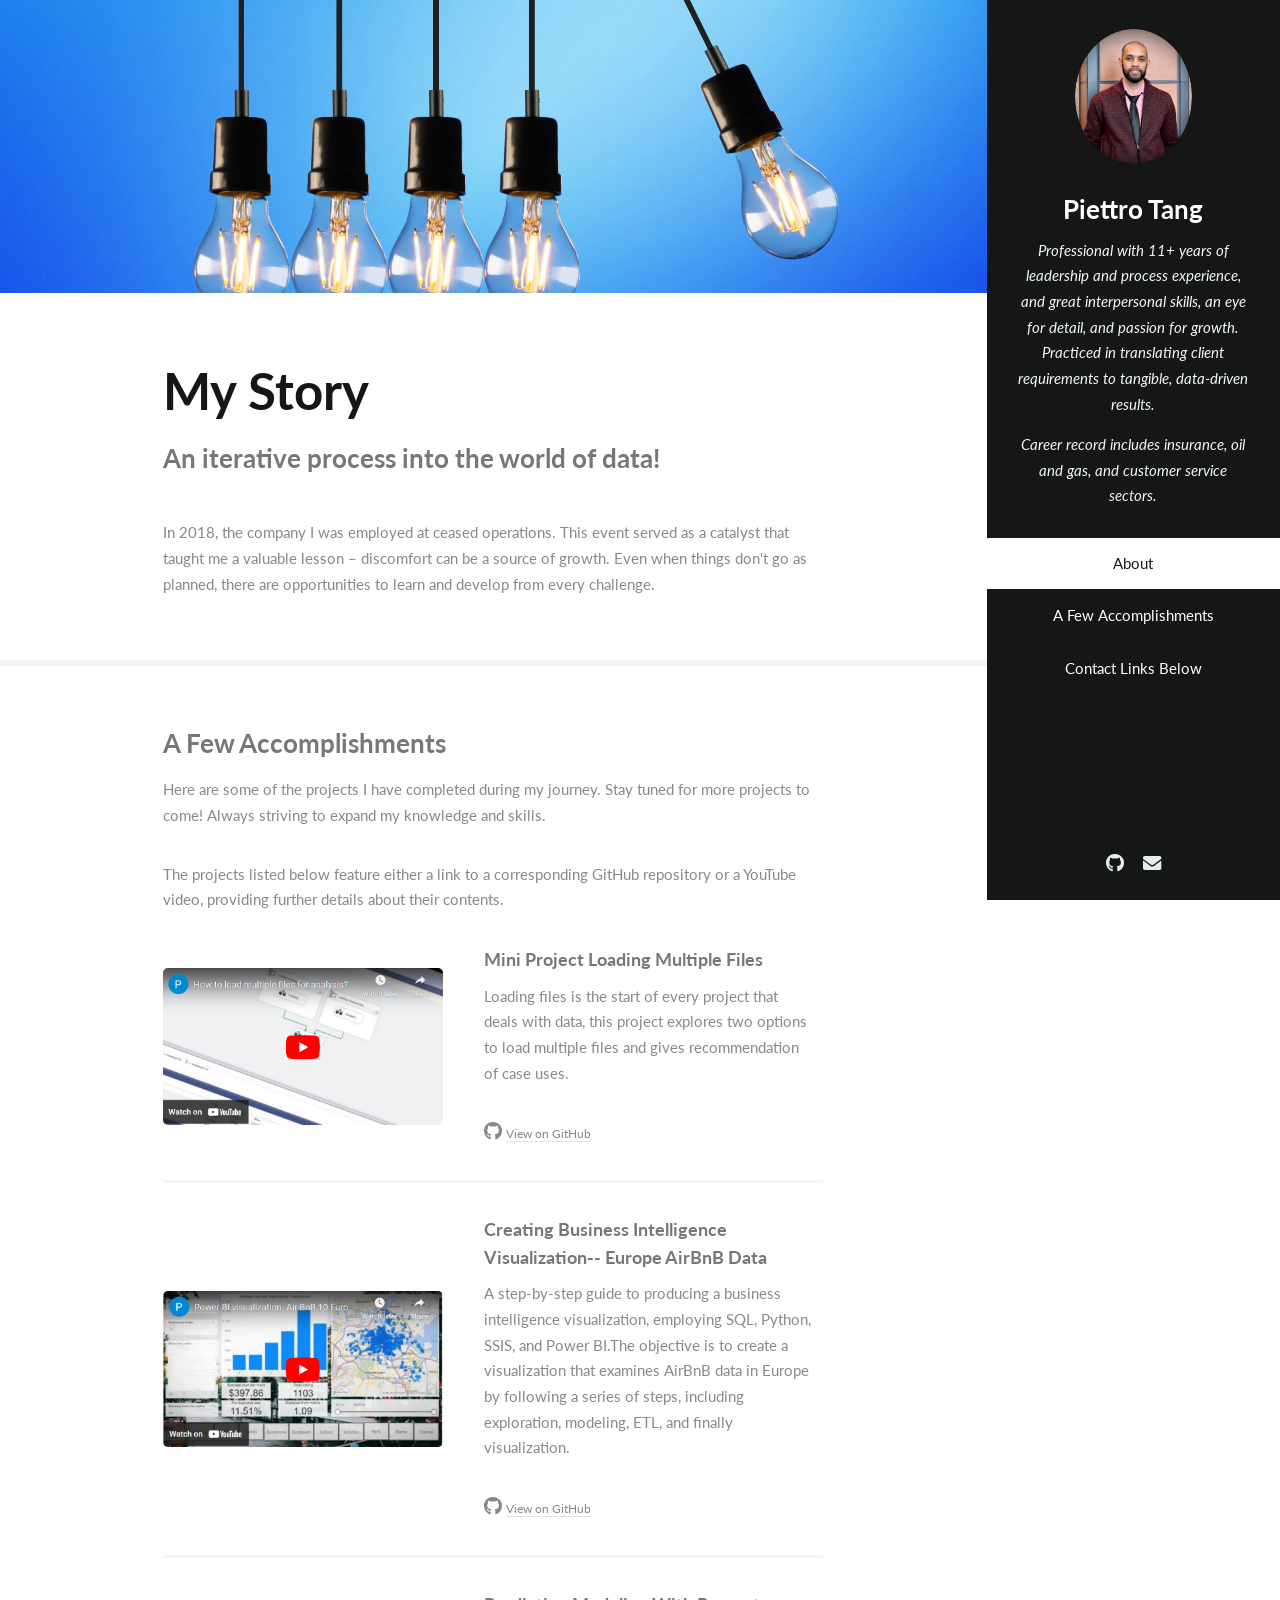
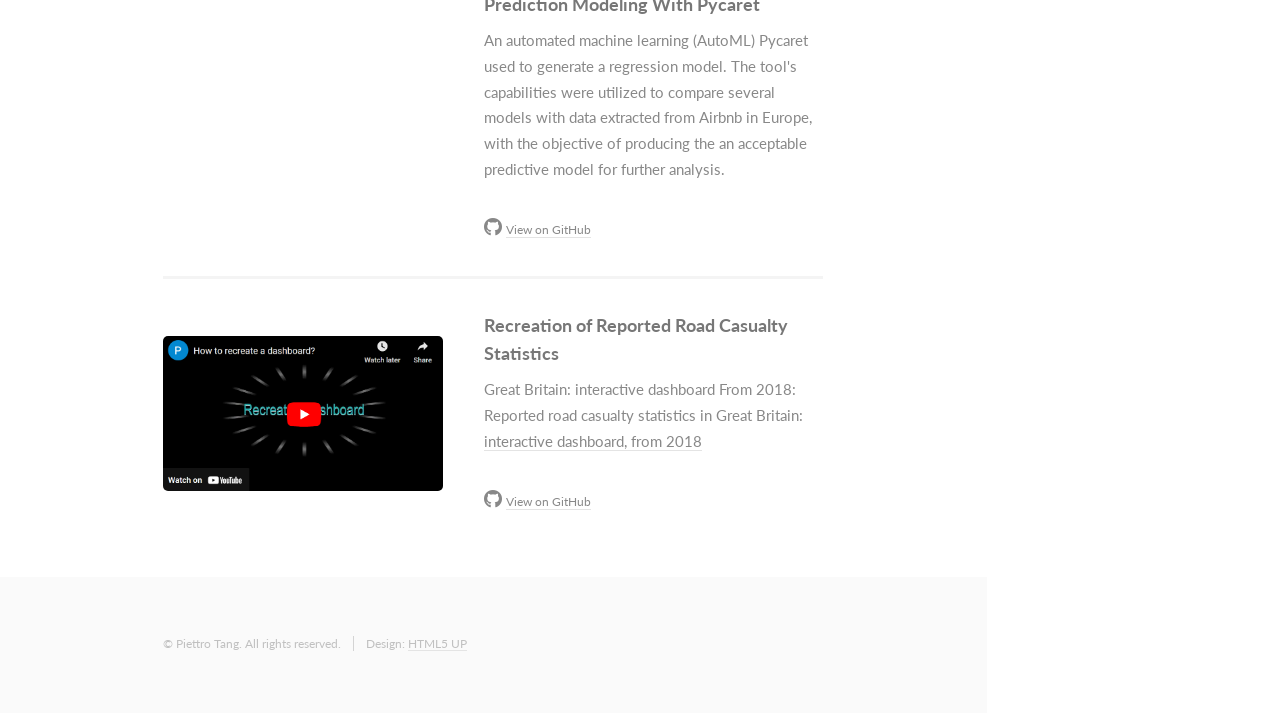
==== commit 94670b44: "Updates" ====
--- a/index.html
+++ b/index.html
@@ -65,7 +65,18 @@
 									<p>The projects listed below feature either a link to a corresponding GitHub repository or a YouTube video, providing further details about their contents.</p>
 									<div class="features">
 										<article>
-											<a href="https://github.com/Piettro314/Data-Visualization--AirBnB-Europe" class="image"><img src="images/Cover.png" alt="" /></a>
+											<a href="https://youtu.be/L_orIT4PpnQ" class="image"><img src="images/Screen Tile.png" alt="" /></a>
+											<div class="inner">
+												<h4>Mini Project Loading Multiple Files</h4>
+												</h4>
+												<p>Loading files is the start of every project that deals with data, this project explores two options to load multiple files and gives recommendation of case uses.</p>
+												<ul class="icons">
+													<li><a href="https://github.com/Piettro314/Loading-Multiple-Files" class="icon brands fa-github"><span class="label">Github</span></a> <a href="https://github.com/Piettro314/Loading-Multiple-Files" style="font-size: 12px;">View on GitHub</a></li>
+												</ul>
+											</div>
+										</article>
+										<article>
+											<a href="https://youtu.be/su8oXtqLjH8" class="image"><img src="images/Capstonetile.png" alt="" /></a>
 											<div class="inner">
 												<h4>Creating Business Intelligence Visualization-- Europe AirBnB Data</h4>
 												</h4>
@@ -81,27 +92,17 @@
 												<h4>Prediction Modeling With Pycaret</h4>
 												<p>An automated machine learning (AutoML) Pycaret used to generate a regression model. The tool's capabilities were utilized to compare several models with data extracted from Airbnb in Europe, with the objective of producing the an acceptable predictive model for further analysis.</p>
 												<ul class="icons">
-													<li><a href="https://github.com/Piettro314/Data-Visualization--AirBnB-Europe" class="icon brands fa-github"><span class="label">Github</span></a> <a href="https://github.com/Piettro314/Data-Visualization--AirBnB-Europe" style="font-size: 12px;">View on GitHub</a></li>
-												</ul>
-											</div>
-										</article>
-										<article>
-											<a href="https://github.com/Piettro314/Prediction-with-skLearn" class="image"><img src="images/Prediction Error.png" alt="" /></a>
-											<div class="inner">
-												<h4>Creating Predictive Model with skLearn</h4>
-												<p>Using pycaret model outcomes to aid in building an skLearn model for analyzing Airbnb data in European cities.</p>
-												<ul class="icons">
-													<li><a href="https://github.com/Piettro314/Data-Visualization--AirBnB-Europe" class="icon brands fa-github"><span class="label">Github</span></a> <a href="https://github.com/Piettro314/Data-Visualization--AirBnB-Europe" style="font-size: 12px;">View on GitHub</a></li>
-												</ul>
-											</div>
-										</article>										
+													<li><a href="https://github.com/Piettro314/Prediction-with-Pycaret" class="icon brands fa-github"><span class="label">Github</span></a> <a href="https://github.com/Piettro314/Prediction-with-Pycaret" style="font-size: 12px;">View on GitHub</a></li>
+												</ul>
+											</div>
+										</article>							
 										<article>
 											<a href="https://youtu.be/V7XhZPL0mJc" class="image"><img src="images/Recreation Road Caualities.png" alt="" /></a>
 											<div class="inner">
 												<h4>Recreation of Reported Road Casualty Statistics</h4>
 												<p>Great Britain: interactive dashboard From 2018: Reported road casualty statistics in Great Britain: <a href="https://maps.dft.gov.uk/road-casualties/index.html">interactive dashboard, from 2018</a></p>
 												<ul class="icons">
-													<li><a href="https://github.com/Piettro314/Data-Visualization--AirBnB-Europe" class="icon brands fa-github"><span class="label">Github</span></a> <a href="https://github.com/Piettro314/Data-Visualization--AirBnB-Europe" style="font-size: 12px;">View on GitHub</a></li>
+													<li><a href="https://github.com/Piettro314/Recreation-of-Reported-Road-Casualty-Statistics" class="icon brands fa-github"><span class="label">Github</span></a> <a href="https://github.com/Piettro314/Recreation-of-Reported-Road-Casualty-Statistics" style="font-size: 12px;">View on GitHub</a></li>
 												</ul>
 											</div>
 										</article>
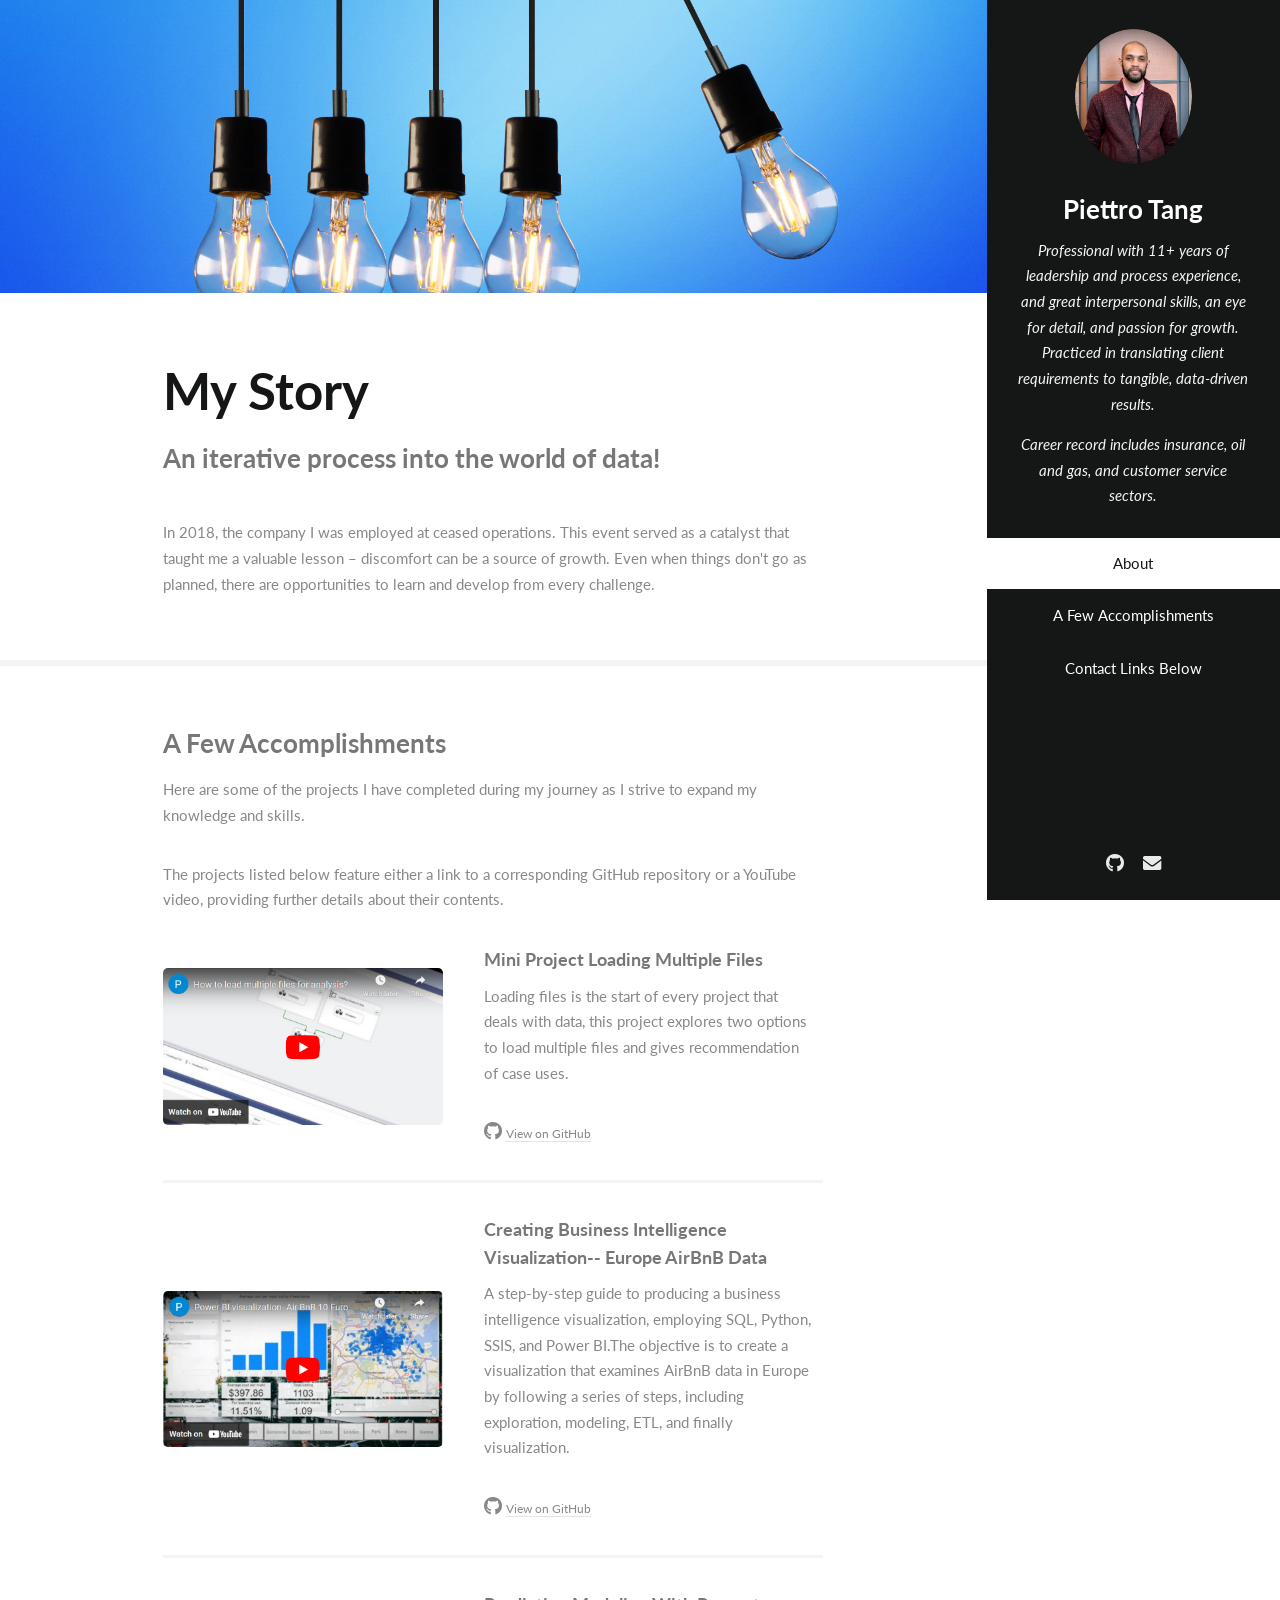
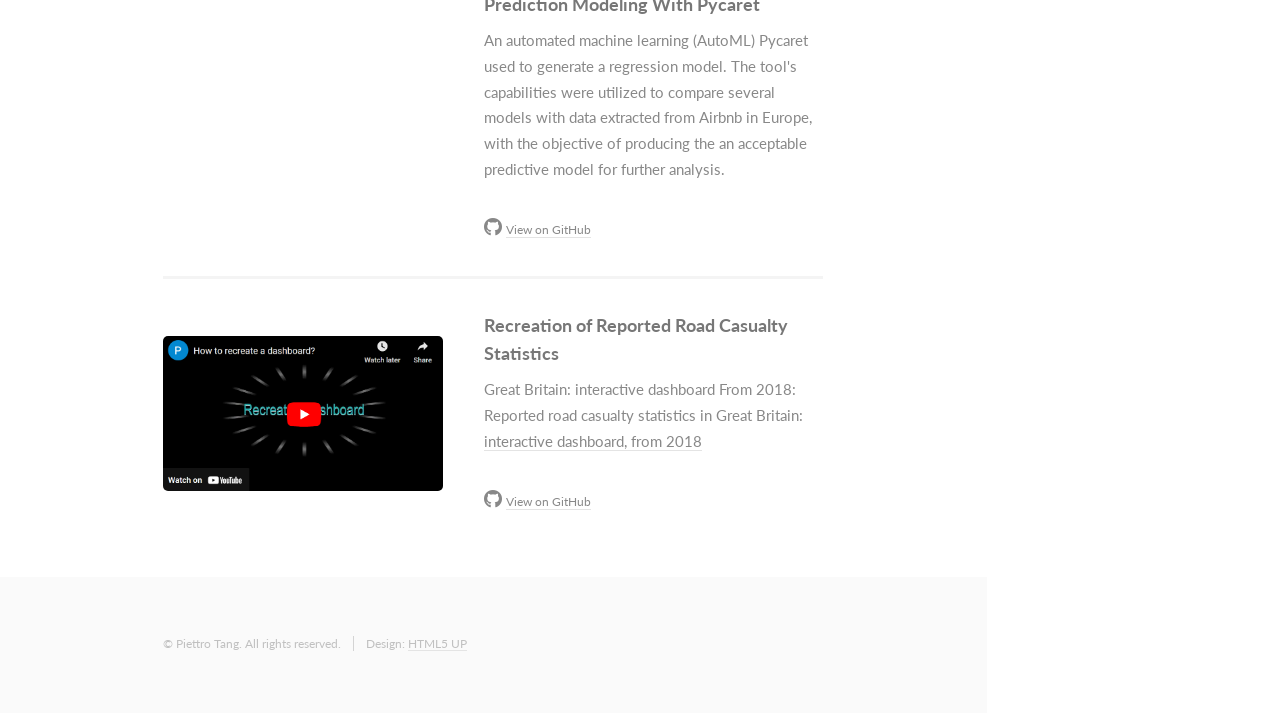
==== commit 28955df3: "Update index.html" ====
--- a/index.html
+++ b/index.html
@@ -61,7 +61,7 @@
 							<section id="three">
 								<div class="container">
 									<h3>A Few Accomplishments</h3>
-									<p>Here are some of the projects I have completed during my journey. Stay tuned for more projects to come! Always striving to expand my knowledge and skills.</p>
+									<p>Here are some of the projects I have completed during my journey as I strive to expand my knowledge and skills.</p>
 									<p>The projects listed below feature either a link to a corresponding GitHub repository or a YouTube video, providing further details about their contents.</p>
 									<div class="features">
 										<article>
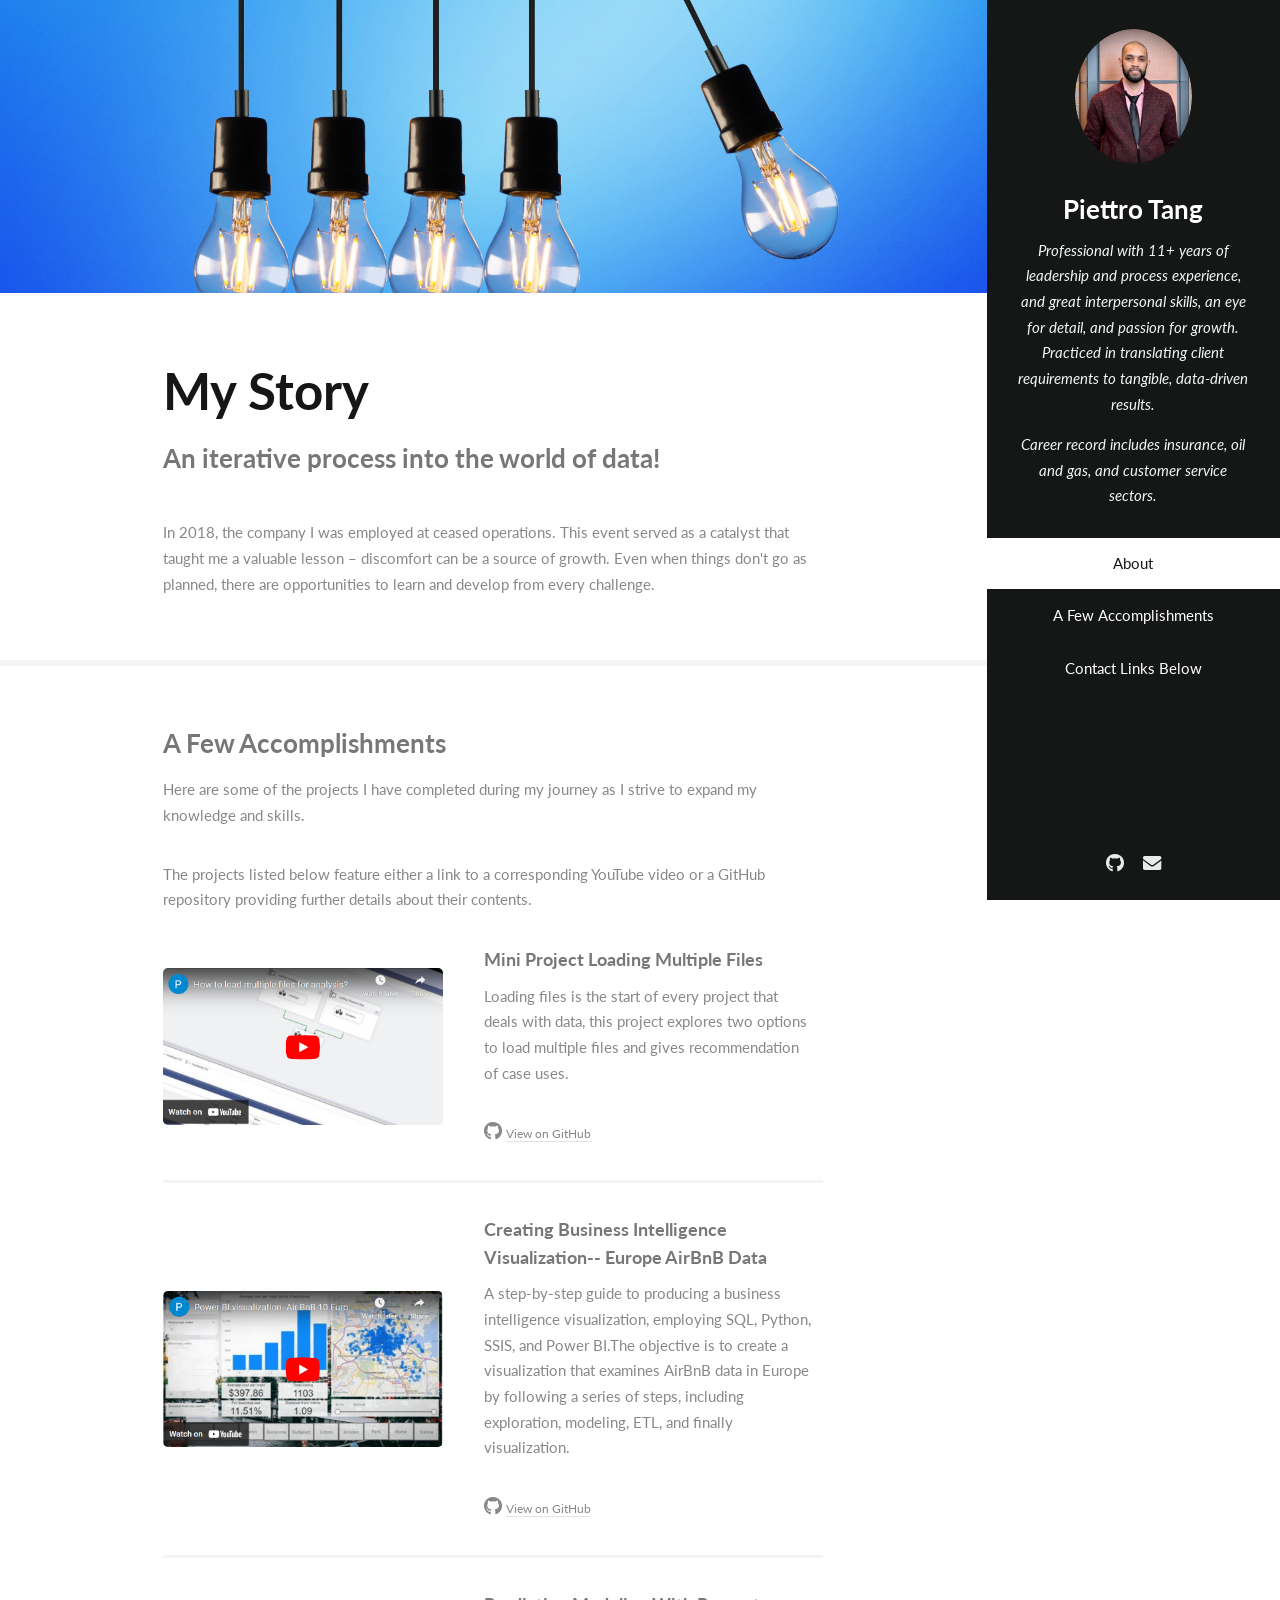
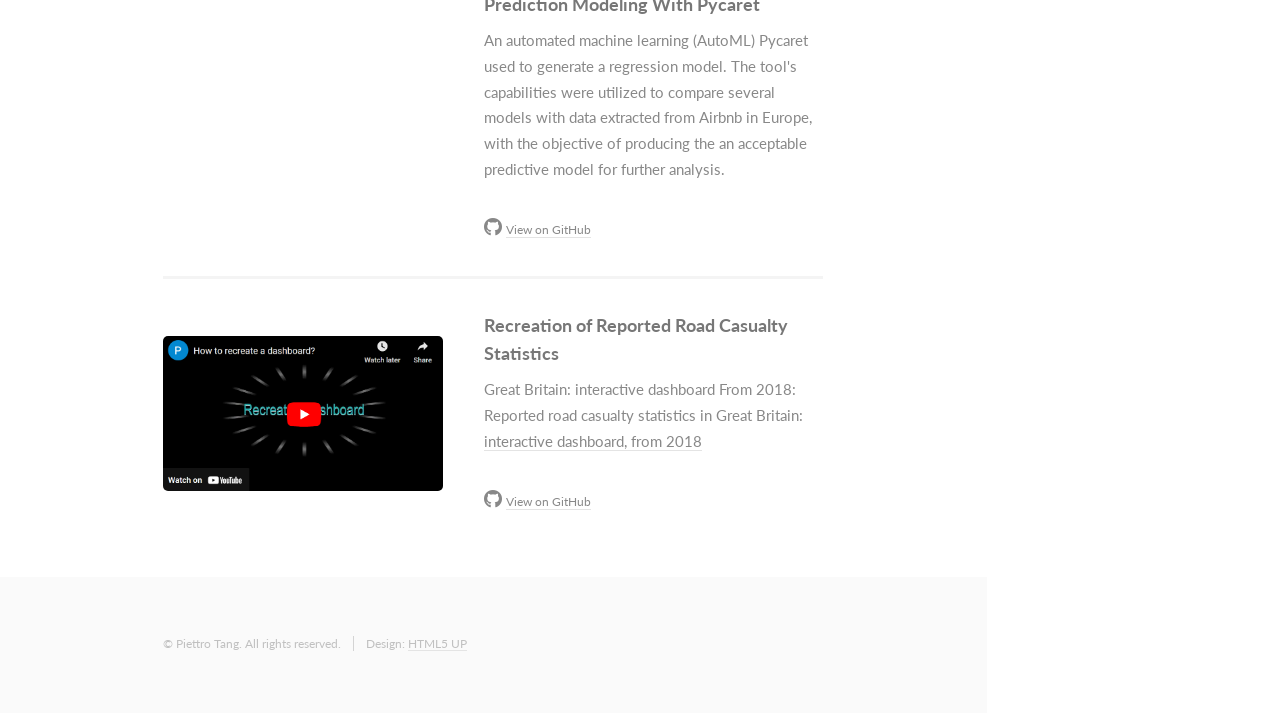
==== commit 132cb31f: "Update index.html" ====
--- a/index.html
+++ b/index.html
@@ -62,7 +62,7 @@
 								<div class="container">
 									<h3>A Few Accomplishments</h3>
 									<p>Here are some of the projects I have completed during my journey as I strive to expand my knowledge and skills.</p>
-									<p>The projects listed below feature either a link to a corresponding GitHub repository or a YouTube video, providing further details about their contents.</p>
+									<p>The projects listed below feature either a link to a corresponding YouTube video or a GitHub repository providing further details about their contents.</p>
 									<div class="features">
 										<article>
 											<a href="https://youtu.be/L_orIT4PpnQ" class="image"><img src="images/Screen Tile.png" alt="" /></a>
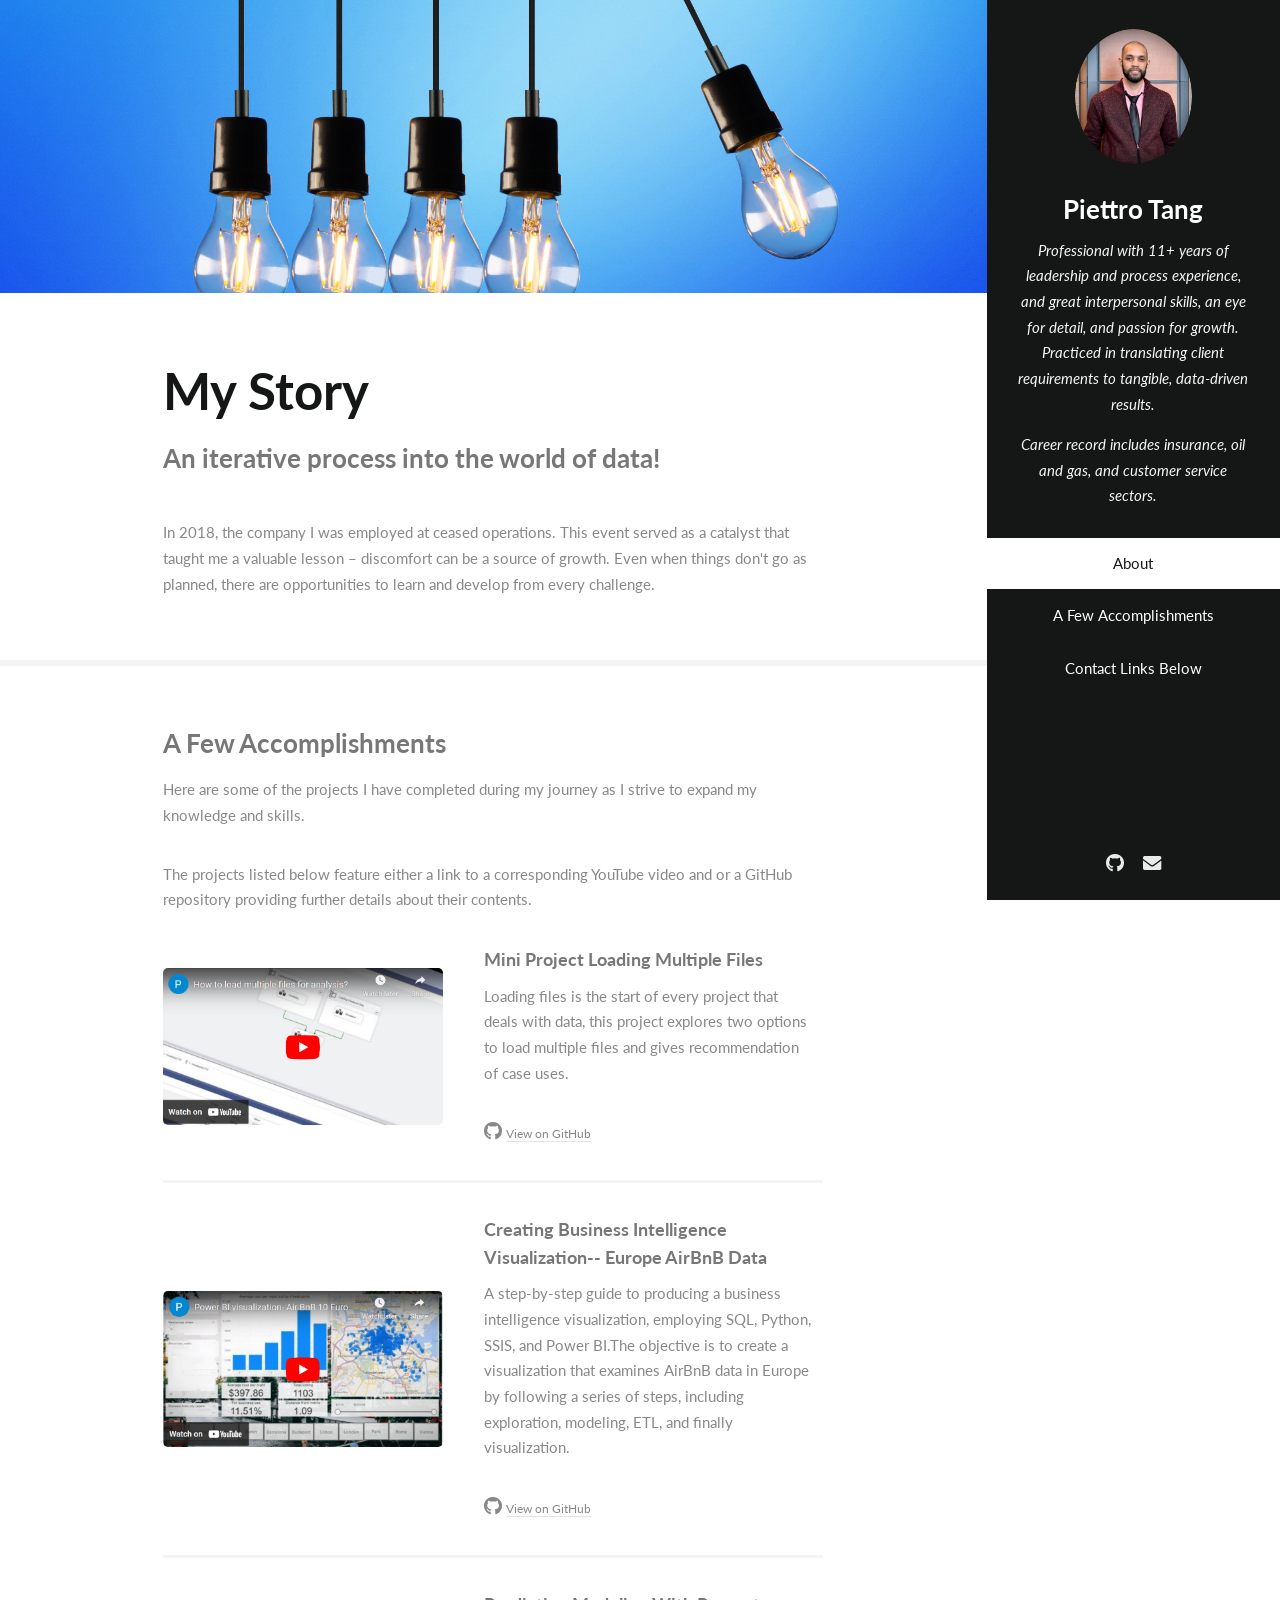
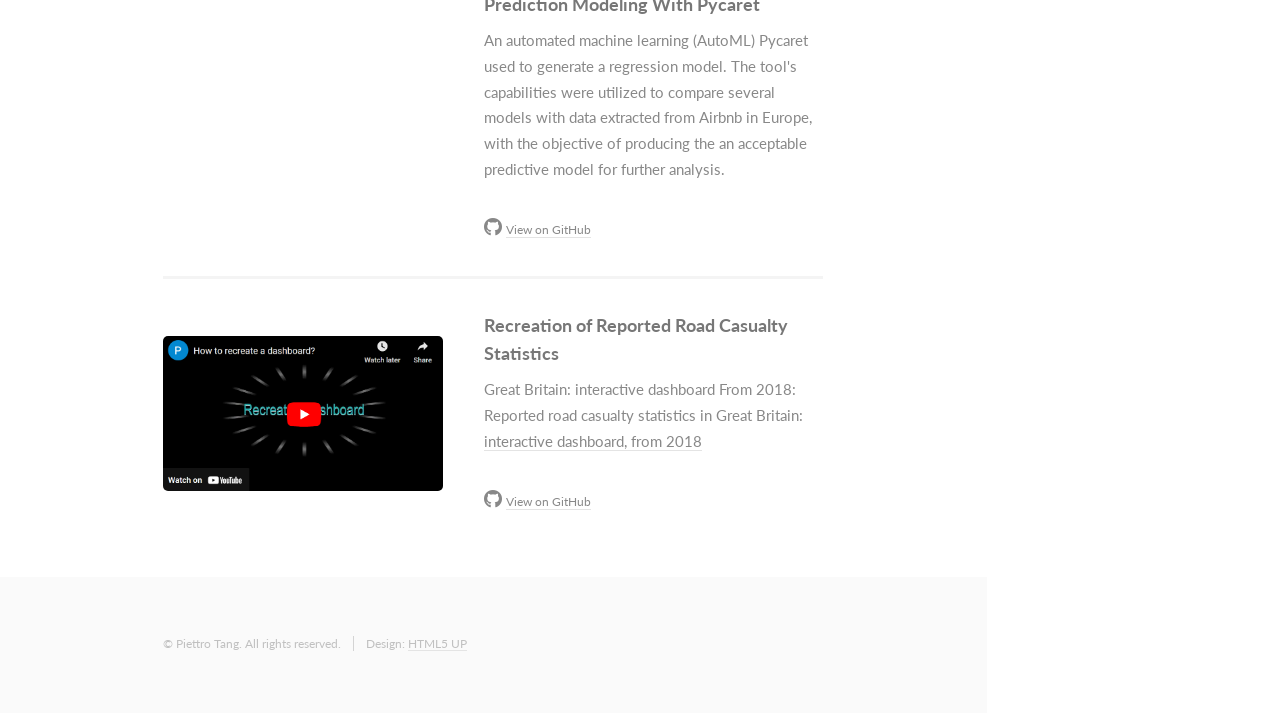
==== commit fc912a28: "Update index.html" ====
--- a/index.html
+++ b/index.html
@@ -62,7 +62,7 @@
 								<div class="container">
 									<h3>A Few Accomplishments</h3>
 									<p>Here are some of the projects I have completed during my journey as I strive to expand my knowledge and skills.</p>
-									<p>The projects listed below feature either a link to a corresponding YouTube video or a GitHub repository providing further details about their contents.</p>
+									<p>The projects listed below feature either a link to a corresponding YouTube video and or a GitHub repository providing further details about their contents.</p>
 									<div class="features">
 										<article>
 											<a href="https://youtu.be/L_orIT4PpnQ" class="image"><img src="images/Screen Tile.png" alt="" /></a>
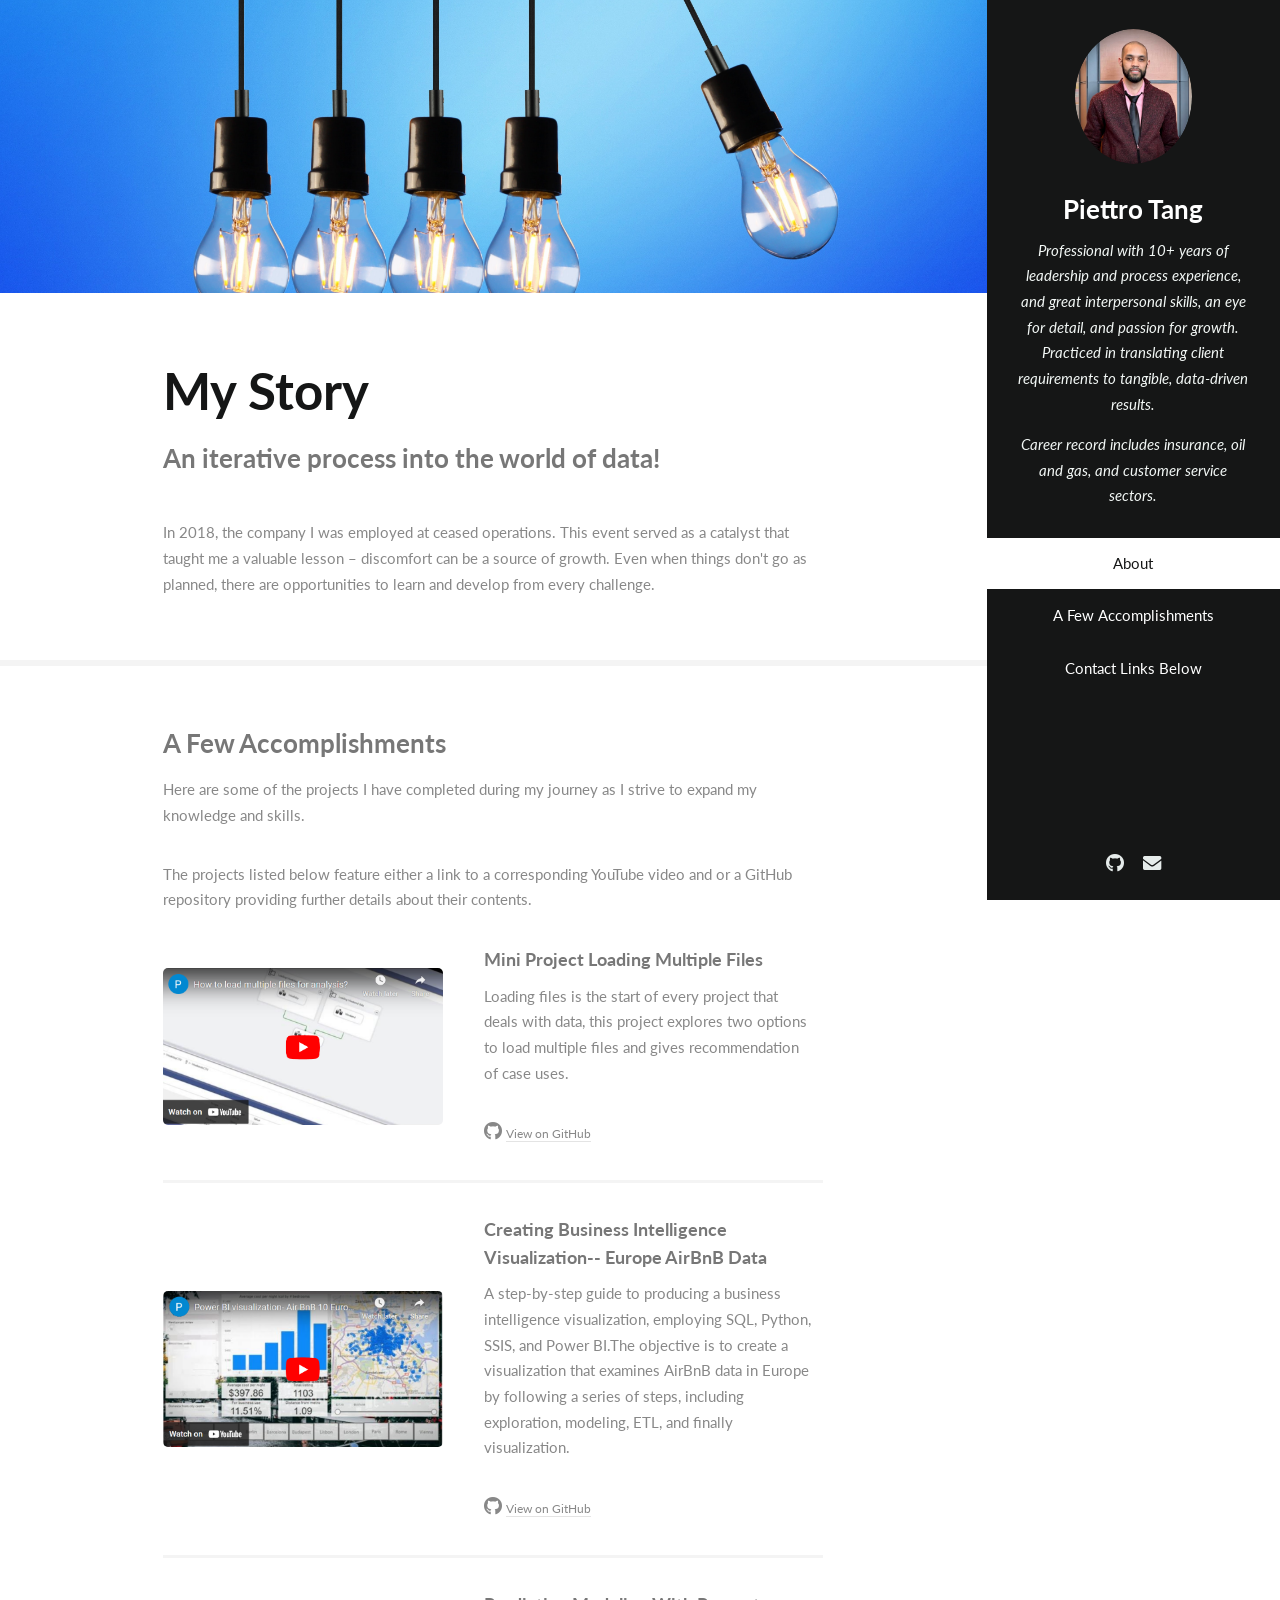
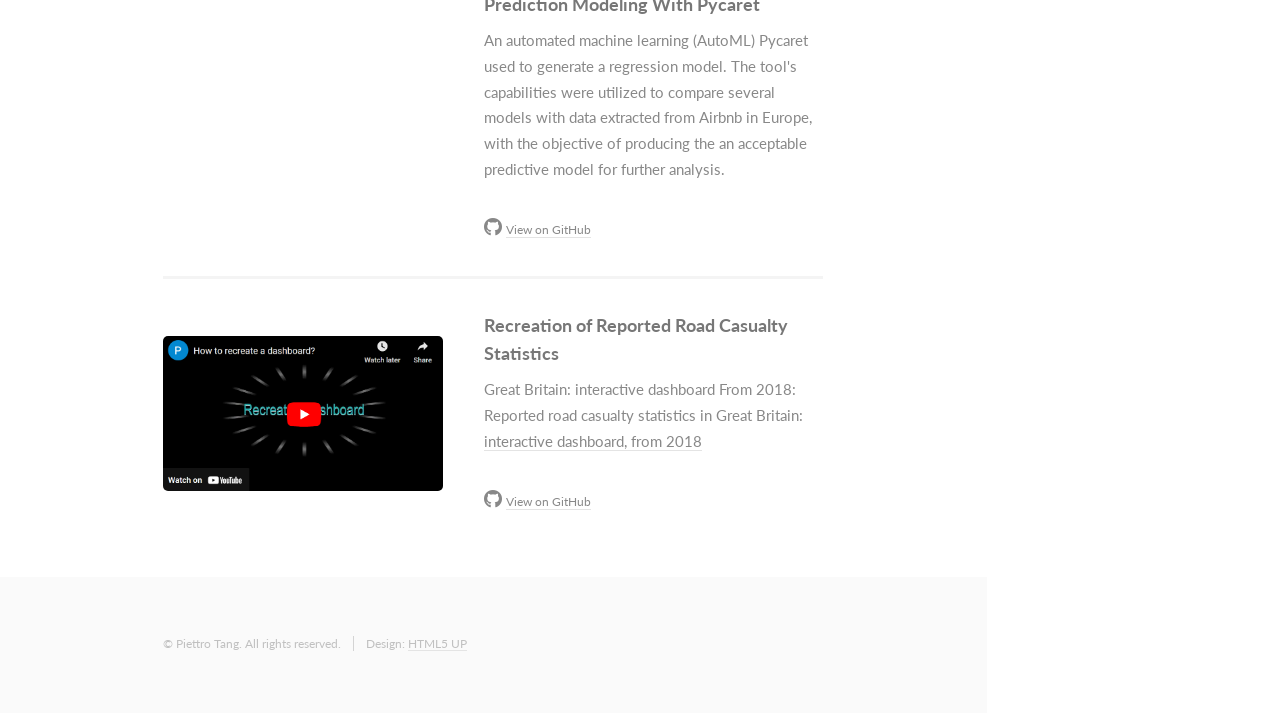
==== commit 6b0a9147: "Update index.html" ====
--- a/index.html
+++ b/index.html
@@ -18,7 +18,7 @@
 				<header>
 					<span class="image avatar"><img src="images/Linkedin Profile.jpg" alt="" /></span>
 					<h1 id="logo"><a href="#">Piettro Tang</a></h1>
-					<p>Professional with 11+ years of leadership and process experience, and great interpersonal skills, an eye for detail, and passion for growth. Practiced in translating client requirements to tangible, data-driven results.<br />
+					<p>Professional with 10+ years of leadership and process experience, and great interpersonal skills, an eye for detail, and passion for growth. Practiced in translating client requirements to tangible, data-driven results.<br />
 					</p>
 					<p>Career record includes insurance, oil and gas, and customer service sectors.</p>
 				</header>
@@ -31,8 +31,8 @@
 				</nav>
 				<footer>
 					<ul class="icons">
-						<li><a href="https://github.com/Piettro314" class="icon brands fa-github"><span class="label">Github</span></a></li>
-						<li><a href="https://www.linkedin.com/in/piettro-tang/" class="icon solid fa-envelope"><span class="label">LinkedIn</span></a></li>
+						<li><a target="_blank" href="https://github.com/Piettro314" class="icon brands fa-github"><span class="label">Github</span></a></li>
+						<li><a target="_blank" href="https://www.linkedin.com/in/piettro-tang/" class="icon solid fa-envelope"><span class="label">LinkedIn</span></a></li>
 						
 				</footer>
 			</section>
@@ -65,44 +65,44 @@
 									<p>The projects listed below feature either a link to a corresponding YouTube video and or a GitHub repository providing further details about their contents.</p>
 									<div class="features">
 										<article>
-											<a href="https://youtu.be/L_orIT4PpnQ" class="image"><img src="images/Screen Tile.png" alt="" /></a>
+											<a target="_blank" href="https://youtu.be/L_orIT4PpnQ" class="image"><img src="images/Screen Tile.png" alt="" /></a>
 											<div class="inner">
 												<h4>Mini Project Loading Multiple Files</h4>
 												</h4>
 												<p>Loading files is the start of every project that deals with data, this project explores two options to load multiple files and gives recommendation of case uses.</p>
 												<ul class="icons">
-													<li><a href="https://github.com/Piettro314/Loading-Multiple-Files" class="icon brands fa-github"><span class="label">Github</span></a> <a href="https://github.com/Piettro314/Loading-Multiple-Files" style="font-size: 12px;">View on GitHub</a></li>
+													<li><a target="_blank" href="https://github.com/Piettro314/Loading-Multiple-Files" class="icon brands fa-github"><span class="label">Github</span></a> <a target="_blank" href="https://github.com/Piettro314/Loading-Multiple-Files" style="font-size: 12px;">View on GitHub</a></li>
 												</ul>
 											</div>
 										</article>
 										<article>
-											<a href="https://youtu.be/su8oXtqLjH8" class="image"><img src="images/Capstonetile.png" alt="" /></a>
+											<a target="_blank" href="https://youtu.be/su8oXtqLjH8" class="image"><img src="images/Capstonetile.png" alt="" /></a>
 											<div class="inner">
 												<h4>Creating Business Intelligence Visualization-- Europe AirBnB Data</h4>
 												</h4>
 												<p>A step-by-step guide to producing a business intelligence visualization, employing SQL, Python, SSIS, and Power BI.The objective is to create a visualization that examines AirBnB data in Europe by following a series of steps, including exploration, modeling, ETL, and finally visualization.</p>
 												<ul class="icons">
-													<li><a href="https://github.com/Piettro314/Data-Visualization--AirBnB-Europe" class="icon brands fa-github"><span class="label">Github</span></a> <a href="https://github.com/Piettro314/Data-Visualization--AirBnB-Europe" style="font-size: 12px;">View on GitHub</a></li>
+													<li><a target="_blank" href="https://github.com/Piettro314/Data-Visualization--AirBnB-Europe" class="icon brands fa-github"><span class="label">Github</span></a> <a target="_blank" href="https://github.com/Piettro314/Data-Visualization--AirBnB-Europe" style="font-size: 12px;">View on GitHub</a></li>
 												</ul>
 											</div>
 										</article>
 										<article>
-											<a href="https://github.com/Piettro314/Prediction-with-Pycaret" class="image"><img src="images/Setup Options.gif" alt="" /></a>
+											<a target="_blank" href="https://github.com/Piettro314/Prediction-with-Pycaret" class="image"><img src="images/Setup Options.gif" alt="" /></a>
 											<div class="inner">
 												<h4>Prediction Modeling With Pycaret</h4>
 												<p>An automated machine learning (AutoML) Pycaret used to generate a regression model. The tool's capabilities were utilized to compare several models with data extracted from Airbnb in Europe, with the objective of producing the an acceptable predictive model for further analysis.</p>
 												<ul class="icons">
-													<li><a href="https://github.com/Piettro314/Prediction-with-Pycaret" class="icon brands fa-github"><span class="label">Github</span></a> <a href="https://github.com/Piettro314/Prediction-with-Pycaret" style="font-size: 12px;">View on GitHub</a></li>
+													<li><a target="_blank" href="https://github.com/Piettro314/Prediction-with-Pycaret" class="icon brands fa-github"><span class="label">Github</span></a> <a target="_blank" href="https://github.com/Piettro314/Prediction-with-Pycaret" style="font-size: 12px;">View on GitHub</a></li>
 												</ul>
 											</div>
 										</article>							
 										<article>
-											<a href="https://youtu.be/V7XhZPL0mJc" class="image"><img src="images/Recreation Road Caualities.png" alt="" /></a>
+											<a target="_blank" href="https://youtu.be/V7XhZPL0mJc" class="image"><img src="images/Recreation Road Caualities.png" alt="" /></a>
 											<div class="inner">
 												<h4>Recreation of Reported Road Casualty Statistics</h4>
-												<p>Great Britain: interactive dashboard From 2018: Reported road casualty statistics in Great Britain: <a href="https://maps.dft.gov.uk/road-casualties/index.html">interactive dashboard, from 2018</a></p>
+												<p>Great Britain: interactive dashboard From 2018: Reported road casualty statistics in Great Britain: <a target="_blank" href="https://maps.dft.gov.uk/road-casualties/index.html">interactive dashboard, from 2018</a></p>
 												<ul class="icons">
-													<li><a href="https://github.com/Piettro314/Recreation-of-Reported-Road-Casualty-Statistics" class="icon brands fa-github"><span class="label">Github</span></a> <a href="https://github.com/Piettro314/Recreation-of-Reported-Road-Casualty-Statistics" style="font-size: 12px;">View on GitHub</a></li>
+													<li><a target="_blank" href="https://github.com/Piettro314/Recreation-of-Reported-Road-Casualty-Statistics" class="icon brands fa-github"><span class="label">Github</span></a> <a target="_blank" href="https://github.com/Piettro314/Recreation-of-Reported-Road-Casualty-Statistics" style="font-size: 12px;">View on GitHub</a></li>
 												</ul>
 											</div>
 										</article>
@@ -464,4 +464,4 @@
 			<script src="assets/js/main.js"></script>
 
 	</body>
-</html>+</html>
